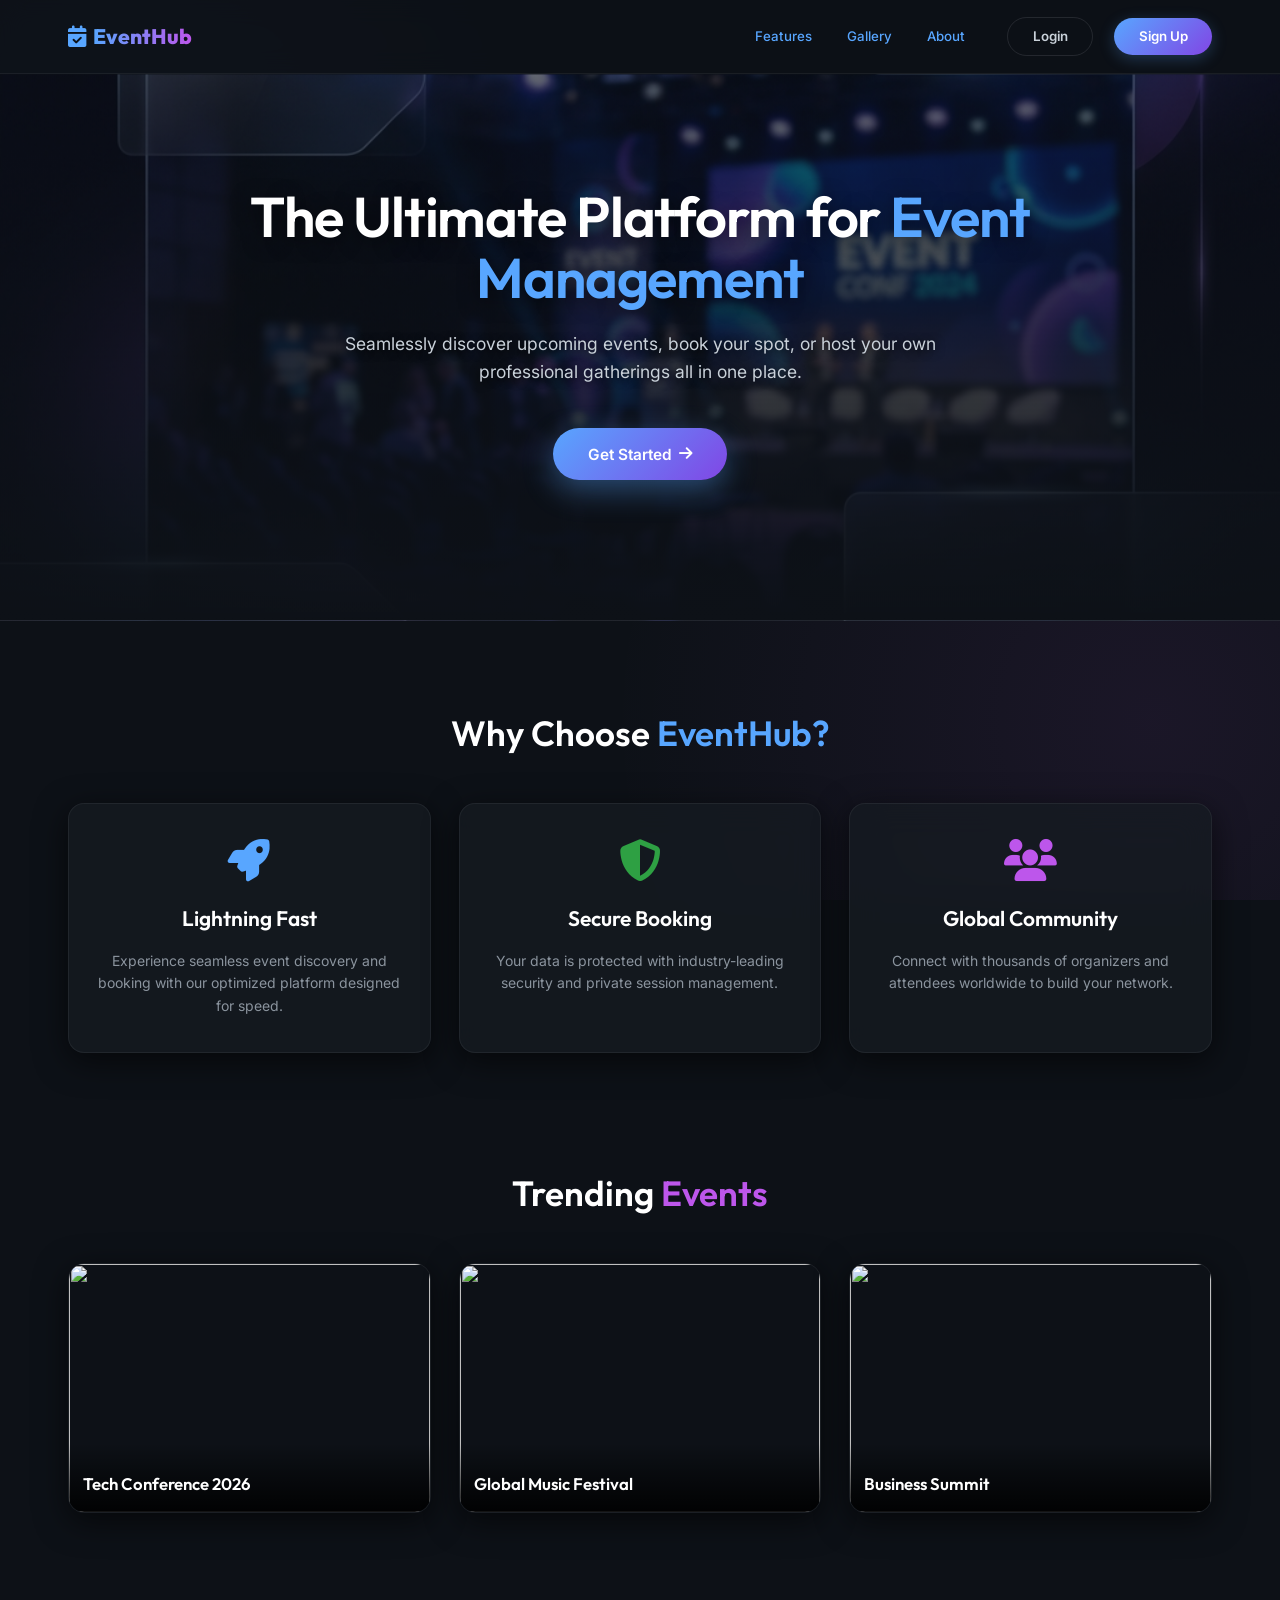
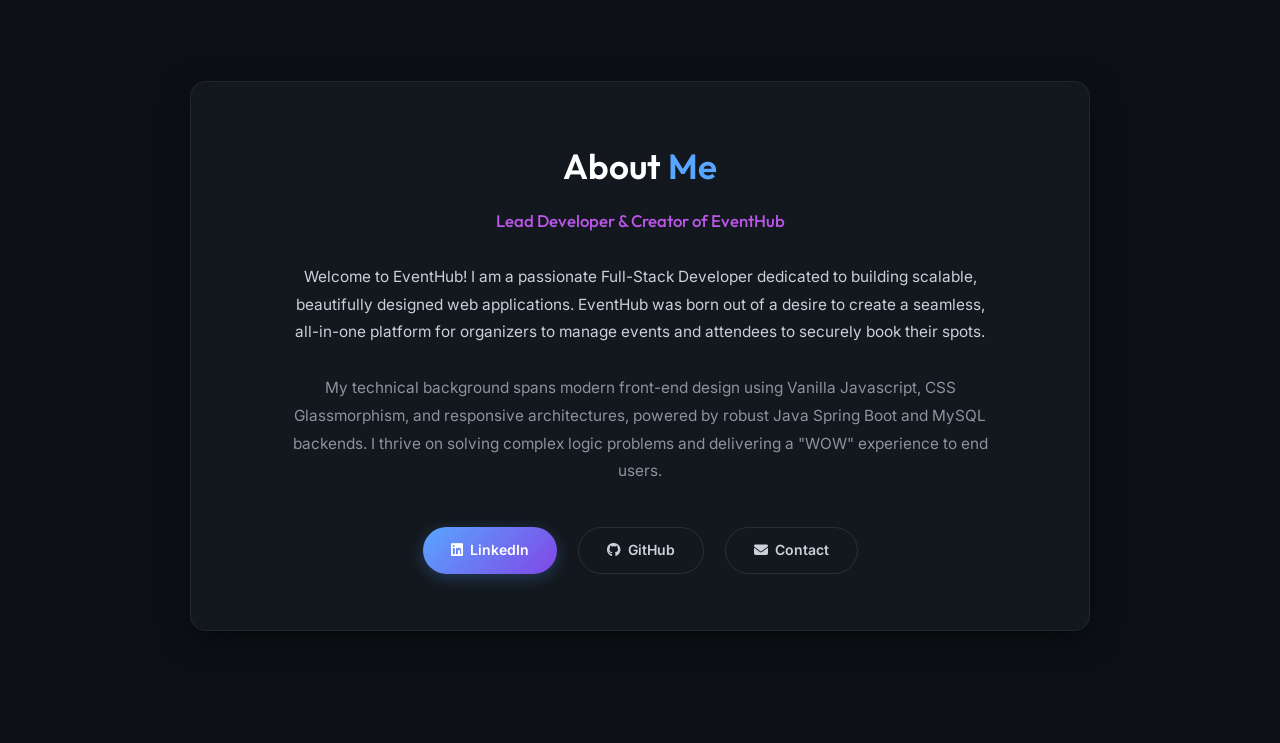
==== index.html @ 70b1a967 "intial commit" ====
<!DOCTYPE html>
<html lang="en">

<head>
    <meta charset="UTF-8">
    <meta name="viewport" content="width=device-width, initial-scale=1.0">
    <title>EventHub | Event Management System</title>
    <meta name="description" content="Discover, organize, and manage professional events with ease.">
    <link rel="stylesheet" href="https://cdnjs.cloudflare.com/ajax/libs/font-awesome/6.4.0/css/all.min.css">
    <link rel="stylesheet" href="css/styles.css">
</head>

<body>

    <!-- Navbar -->
    <nav class="navbar">
        <div class="container">
            <a href="index.html" class="navbar-brand">
                <i class="fas fa-calendar-check" style="color: var(--primary);"></i>
                <span>EventHub</span>
            </a>
            <div class="nav-links">
                <a href="#features" style="margin-right: 1rem; font-weight: 500; font-size: 0.95rem;">Features</a>
                <a href="#gallery" style="margin-right: 1rem; font-weight: 500; font-size: 0.95rem;">Gallery</a>
                <a href="#about" style="margin-right: 1.5rem; font-weight: 500; font-size: 0.95rem;">About</a>
                <button class="btn btn-outline" id="btn-login-modal">Login</button>
                <button class="btn btn-primary" id="btn-register-modal">Sign Up</button>
            </div>
        </div>
    </nav>

    <!-- Hero Section -->
    <section style="width: 100%; background-image: linear-gradient(rgba(13, 17, 23, 0.6), rgba(13, 17, 23, 1)), url('img/hero-bg.png'); background-size: cover; background-position: center; border-bottom: 1px solid var(--border); margin-bottom: 2rem;">
        <main class="container"
            style="display: flex; flex: 1; align-items: center; justify-content: center; text-align: center; padding: 8rem 2rem 10rem 2rem;">
            <div style="max-width: 800px; animation: slideUp 0.8s cubic-bezier(0.16, 1, 0.3, 1);">
                <h1 style="font-size: 4rem; margin-bottom: 1.5rem; line-height: 1.1; letter-spacing: -0.02em; text-shadow: 0 4px 20px rgba(0,0,0,0.5);">
                    The Ultimate Platform for <span style="color: var(--primary);">Event Management</span>
                </h1>
                <p
                    style="font-size: 1.25rem; color: var(--text-main); margin-bottom: 3rem; max-width: 600px; margin-left: auto; margin-right: auto; text-shadow: 0 2px 10px rgba(0,0,0,0.8);">
                    Seamlessly discover upcoming events, book your spot, or host your own professional gatherings all in one
                    place.
                </p>
                <div style="display: flex; gap: 1rem; justify-content: center;">
                    <button class="btn btn-primary" id="hero-btn-explore"
                        style="font-size: 1.1rem; padding: 1.2rem 2.5rem; box-shadow: 0 10px 30px rgba(88, 166, 255, 0.4);">
                        Get Started <i class="fas fa-arrow-right" style="margin-left: 0.5rem;"></i>
                    </button>
                </div>
            </div>
        </main>
    </section>

    <!-- Why Choose Us Section -->
    <section id="features" class="container" style="padding: 4rem 2rem; text-align: center;">
        <h2 style="font-size: 2.5rem; margin-bottom: 3rem;">Why Choose <span style="color: var(--primary);">EventHub?</span></h2>
        <div style="display: grid; grid-template-columns: repeat(auto-fit, minmax(300px, 1fr)); gap: 2rem;">
            <div class="glass-card" style="padding: 2.5rem 2rem;">
                <i class="fas fa-rocket text-muted" style="font-size: 3rem; margin-bottom: 1.5rem; color: var(--primary);"></i>
                <h3 style="font-size: 1.5rem; margin-bottom: 1rem;">Lightning Fast</h3>
                <p style="color: var(--text-muted); font-size: 1rem;">Experience seamless event discovery and booking with our optimized platform designed for speed.</p>
            </div>
            <div class="glass-card" style="padding: 2.5rem 2rem;">
                <i class="fas fa-shield-alt text-muted" style="font-size: 3rem; margin-bottom: 1.5rem; color: var(--accent);"></i>
                <h3 style="font-size: 1.5rem; margin-bottom: 1rem;">Secure Booking</h3>
                <p style="color: var(--text-muted); font-size: 1rem;">Your data is protected with industry-leading security and private session management.</p>
            </div>
            <div class="glass-card" style="padding: 2.5rem 2rem;">
                <i class="fas fa-users text-muted" style="font-size: 3rem; margin-bottom: 1.5rem; color: var(--secondary);"></i>
                <h3 style="font-size: 1.5rem; margin-bottom: 1rem;">Global Community</h3>
                <p style="color: var(--text-muted); font-size: 1rem;">Connect with thousands of organizers and attendees worldwide to build your network.</p>
            </div>
        </div>
    </section>

    <!-- Event Gallery Section -->
    <section id="gallery" class="container" style="padding: 4rem 2rem 8rem 2rem; text-align: center;">
        <h2 style="font-size: 2.5rem; margin-bottom: 3rem;">Trending <span style="color: var(--secondary);">Events</span></h2>
        <div style="display: grid; grid-template-columns: repeat(auto-fit, minmax(300px, 1fr)); gap: 2rem;">
            <div style="border-radius: var(--radius-lg); overflow: hidden; height: 250px; box-shadow: var(--glass-shadow); border: var(--glass-border); position: relative;">
                <img src="https://images.unsplash.com/photo-1540575467063-178a50c2df87?ixlib=rb-4.0.3&auto=format&fit=crop&w=800&q=80" style="width: 100%; height: 100%; object-fit: cover; transition: transform 0.5s ease;" onmouseover="this.style.transform='scale(1.1)'" onmouseout="this.style.transform='scale(1)'">
                <div style="position: absolute; bottom: 0; left: 0; right: 0; background: linear-gradient(transparent, rgba(0,0,0,0.9)); padding: 2rem 1rem 1rem 1rem; text-align: left;">
                    <h4 style="font-size: 1.2rem; color: white;">Tech Conference 2026</h4>
                </div>
            </div>
            <div style="border-radius: var(--radius-lg); overflow: hidden; height: 250px; box-shadow: var(--glass-shadow); border: var(--glass-border); position: relative;">
                <img src="https://images.unsplash.com/photo-1492684223066-81342ee5ff30?ixlib=rb-4.0.3&auto=format&fit=crop&w=800&q=80" style="width: 100%; height: 100%; object-fit: cover; transition: transform 0.5s ease;" onmouseover="this.style.transform='scale(1.1)'" onmouseout="this.style.transform='scale(1)'">
                <div style="position: absolute; bottom: 0; left: 0; right: 0; background: linear-gradient(transparent, rgba(0,0,0,0.9)); padding: 2rem 1rem 1rem 1rem; text-align: left;">
                    <h4 style="font-size: 1.2rem; color: white;">Global Music Festival</h4>
                </div>
            </div>
            <div style="border-radius: var(--radius-lg); overflow: hidden; height: 250px; box-shadow: var(--glass-shadow); border: var(--glass-border); position: relative;">
                <img src="https://images.unsplash.com/photo-1505373877841-8d25f7d46678?ixlib=rb-4.0.3&auto=format&fit=crop&w=800&q=80" style="width: 100%; height: 100%; object-fit: cover; transition: transform 0.5s ease;" onmouseover="this.style.transform='scale(1.1)'" onmouseout="this.style.transform='scale(1)'">
                <div style="position: absolute; bottom: 0; left: 0; right: 0; background: linear-gradient(transparent, rgba(0,0,0,0.9)); padding: 2rem 1rem 1rem 1rem; text-align: left;">
                    <h4 style="font-size: 1.2rem; color: white;">Business Summit</h4>
                </div>
            </div>
        </div>
    </section>

    <!-- About Me Section -->
    <section id="about" class="container" style="padding: 4rem 2rem 8rem 2rem;">
        <div class="glass-card" style="max-width: 900px; margin: 0 auto; padding: 4rem 3rem; text-align: center;">


            <h2 style="font-size: 2.5rem; margin-bottom: 1rem; color: white;">About <span style="color: var(--primary);">Me</span></h2>
            <h3 style="font-size: 1.2rem; color: var(--secondary); margin-bottom: 2rem; font-weight: 500;">Lead Developer & Creator of EventHub</h3>

            <p style="font-size: 1.1rem; color: var(--text-main); line-height: 1.8; margin-bottom: 2rem; max-width: 700px; margin-left: auto; margin-right: auto;">
                Welcome to EventHub! I am a passionate Full-Stack Developer dedicated to building scalable, beautifully designed web applications. EventHub was born out of a desire to create a seamless, all-in-one platform for organizers to manage events and attendees to securely book their spots.
            </p>

            <p style="font-size: 1.1rem; color: var(--text-muted); line-height: 1.8; margin-bottom: 3rem; max-width: 700px; margin-left: auto; margin-right: auto;">
                My technical background spans modern front-end design using Vanilla Javascript, CSS Glassmorphism, and responsive architectures, powered by robust Java Spring Boot and MySQL backends. I thrive on solving complex logic problems and delivering a "WOW" experience to end users.
            </p>

            <div style="display: flex; gap: 1.5rem; justify-content: center;">
                <a href="#" class="btn btn-primary" style="padding: 0.8rem 2rem;"><i class="fab fa-linkedin" style="margin-right: 0.5rem;"></i> LinkedIn</a>
                <a href="#" class="btn btn-outline" style="padding: 0.8rem 2rem;"><i class="fab fa-github" style="margin-right: 0.5rem;"></i> GitHub</a>
                <a href="mailto:contact@example.com" class="btn btn-outline" style="padding: 0.8rem 2rem;"><i class="fas fa-envelope" style="margin-right: 0.5rem;"></i> Contact</a>
            </div>
        </div>
    </section>
    <!-- Auth Modal -->




    <div class="modal" id="auth-modal">
        <div class="modal-content">
            <span class="modal-close" id="modal-close">&times;</span>
            <h2 id="auth-title" class="mb-4 text-center">Welcome Back</h2>

            <form id="auth-form">
                <!-- Registration Specific Fields -->
                <div id="register-fields" style="display: none;">
                    <div class="form-group">
                        <label class="form-label">Full Name</label>
                        <input type="text" id="auth-name" class="form-control" placeholder="John Doe">
                    </div>
                    <div class="form-group">
                        <label class="form-label">Phone Number <span style="color:var(--danger)">*</span></label>
                        <input type="tel" id="auth-phone" class="form-control" placeholder="+1 234 567 8900" required>
                    </div>
                    <div class="form-group">
                        <label class="form-label">Role</label>
                        <select id="auth-role" class="form-control">
                            <option value="USER">User / Attendee</option>
                            <option value="ORGANIZER">Event Organizer</option>
                            <option value="ADMIN">System Administrator</option>
                        </select>
                    </div>
                </div>

                <!-- Common Fields -->
                <div class="form-group">
                    <label class="form-label">Email Address</label>
                    <input type="email" id="auth-email" class="form-control" placeholder="you@example.com" required>
                </div>
                <div class="form-group">
                    <label class="form-label">Password</label>
                    <div style="position: relative;">
                        <input type="password" id="auth-password" class="form-control" placeholder="••••••••" required
                            style="padding-right: 40px;">
                        <i class="fas fa-eye" id="toggle-password"
                            style="position: absolute; right: 15px; top: 50%; transform: translateY(-50%); cursor: pointer; color: var(--text-muted); transition: color 0.3s ease;"></i>
                    </div>
                </div>

                <button type="submit" class="btn btn-primary" style="width: 100%; margin-top: 1rem; padding: 1rem;"
                    id="auth-submit-btn">Login</button>
            </form>

            <p class="text-center mt-4" style="font-size: 0.9rem; color: var(--text-muted);">
                <a href="#" id="auth-forgot-password-link" style="font-weight: 600; color: var(--primary);">Forgot Password?</a>
            </p>
            <p class="text-center mt-2" style="font-size: 0.9rem; color: var(--text-muted);">
                <span id="auth-switch-text">Don't have an account?</span>
                <a href="#" id="auth-switch-link" style="font-weight: 600;">Sign up here</a>
            </p>
        </div>
    </div>

    <!-- Forgot Password Modal -->
    <div class="modal" id="forgot-password-modal">
        <div class="modal-content" style="max-width: 400px;">
            <span class="modal-close" id="forgot-password-close">&times;</span>
            <h2 class="mb-4 text-center">Reset Password</h2>
            <form id="forgot-password-form">
                <div class="form-group">
                    <label class="form-label">Email Address</label>
                    <input type="email" id="fp-email" class="form-control" placeholder="you@example.com" required>
                </div>
                <div class="form-group">
                    <label class="form-label">New Password</label>
                    <input type="password" id="fp-new-password" class="form-control" placeholder="••••••••" required>
                </div>
                <button type="submit" class="btn btn-primary" style="width: 100%; margin-top: 1rem; padding: 1rem;">Reset Password</button>
            </form>
        </div>
    </div>

    <!-- Toast Notifications -->
    <div id="toast-container"></div>

    <script src="js/api.js"></script>
    <script src="js/auth.js"></script>
</body>

</html>
---- css/styles.css ----
@import url('https://fonts.googleapis.com/css2?family=Inter:wght@300;400;500;600;700&family=Outfit:wght@400;600;800&display=swap');

:root {
    /* Color Palette - Vibrant Dark Mode */
    --bg-color: #0d1117;
    --surface-color: rgba(22, 27, 34, 0.75);
    --surface-hover: rgba(33, 38, 45, 0.9);
    --primary: #58a6ff;
    --primary-hover: #3182ce;
    --secondary: #bd56eb;
    --accent: #2ea043;
    --danger: #f85149;
    --text-main: #c9d1d9;
    --text-muted: #8b949e;
    --border: rgba(240, 246, 252, 0.1);

    /* Glassmorphism Details */
    --glass-bg: rgba(255, 255, 255, 0.02);
    --glass-border: 1px solid rgba(240, 246, 252, 0.06);
    --glass-shadow: 0 8px 32px 0 rgba(0, 0, 0, 0.6);

    /* Radii */
    --radius-sm: 6px;
    --radius-md: 10px;
    --radius-lg: 16px;
    --radius-full: 9999px;
    
    --max-width: 1200px;
}

html {
    font-size: 14px; /* Decreased base size to make entire UI slightly smaller */
}

* {
    margin: 0;
    padding: 0;
    box-sizing: border-box;
}

body {
    font-family: 'Inter', sans-serif;
    background-color: var(--bg-color);
    color: var(--text-main);
    line-height: 1.6;
    min-height: 100vh;
    display: flex;
    flex-direction: column;
    /* Soft ambient lighting */
    background-image: 
        radial-gradient(circle at 10% 20%, rgba(88, 166, 255, 0.1), transparent 30%),
        radial-gradient(circle at 90% 80%, rgba(189, 86, 235, 0.08), transparent 40%);
    background-attachment: fixed;
}

/* Custom Scrollbar */
::-webkit-scrollbar {
    width: 10px;
    height: 10px;
}

::-webkit-scrollbar-track {
    background: var(--bg-color);
    border-radius: var(--radius-full);
}

::-webkit-scrollbar-thumb {
    background: var(--primary);
    border-radius: var(--radius-full);
    border: 2px solid var(--bg-color); /* Creates a nice padding effect around the rounded scrollbar */
}

::-webkit-scrollbar-thumb:hover {
    background: var(--primary-hover);
}

h1, h2, h3, h4, h5, h6 {
    font-family: 'Outfit', sans-serif;
    color: #ffffff;
    font-weight: 600;
}

a {
    color: var(--primary);
    text-decoration: none;
    transition: color 0.3s ease;
}
a:hover {
    color: var(--primary-hover);
}

/* Utilities */
.container {
    max-width: var(--max-width);
    margin: 0 auto;
    padding: 0 2rem;
    width: 100%;
}

.text-center { text-align: center; }
.mt-1 { margin-top: 0.5rem; }
.mt-2 { margin-top: 1rem; }
.mt-3 { margin-top: 1.5rem; }
.mt-4 { margin-top: 2rem; }
.mb-2 { margin-bottom: 1rem; }
.mb-4 { margin-bottom: 2rem; }
.flex { display: flex; }
.justify-between { justify-content: space-between; }
.items-center { align-items: center; }
.text-muted { color: var(--text-muted); }

/* Buttons */
.btn {
    display: inline-flex;
    align-items: center;
    justify-content: center;
    padding: 0.75rem 1.75rem;
    border-radius: var(--radius-full);
    font-weight: 600;
    font-family: 'Inter', sans-serif;
    cursor: pointer;
    transition: all 0.25s cubic-bezier(0.4, 0, 0.2, 1);
    border: none;
    outline: none;
    white-space: nowrap;
}

.btn-primary {
    background: linear-gradient(135deg, var(--primary), #8146e5);
    color: white;
    box-shadow: 0 4px 15px rgba(88, 166, 255, 0.25);
}
.btn-primary:hover {
    transform: translateY(-2px);
    box-shadow: 0 6px 20px rgba(88, 166, 255, 0.4);
}

.btn-danger {
    background-color: transparent;
    border: 1px solid var(--danger);
    color: var(--danger);
}
.btn-danger:hover {
    background-color: var(--danger);
    color: white;
    box-shadow: 0 4px 15px rgba(248, 81, 73, 0.3);
}

.btn-success {
    background-color: var(--accent);
    color: white;
    box-shadow: 0 4px 15px rgba(46, 160, 67, 0.3);
}
.btn-success:hover {
    transform: translateY(-2px);
    box-shadow: 0 6px 20px rgba(46, 160, 67, 0.5);
}

.btn-outline {
    background: transparent;
    border: 1px solid var(--border);
    color: var(--text-main);
}
.btn-outline:hover {
    background: var(--glass-bg);
    border-color: var(--primary);
    color: white;
}

/* Forms */
.form-group {
    margin-bottom: 1.5rem;
    text-align: left;
}
.form-label {
    display: block;
    margin-bottom: 0.5rem;
    font-size: 0.85rem;
    color: var(--text-muted);
    font-weight: 500;
    letter-spacing: 0.05em;
    text-transform: uppercase;
}
.form-control {
    width: 100%;
    padding: 0.9rem 1.2rem;
    background: rgba(0, 0, 0, 0.2);
    border: 1px solid var(--border);
    border-radius: var(--radius-md);
    color: white;
    font-family: 'Inter', sans-serif;
    transition: all 0.3s ease;
}
.form-control:focus {
    outline: none;
    border-color: var(--primary);
    box-shadow: 0 0 0 3px rgba(88, 166, 255, 0.15);
}

/* Make calendar icon white in dark mode */
input[type="date"]::-webkit-calendar-picker-indicator,
input[type="datetime-local"]::-webkit-calendar-picker-indicator {
    filter: invert(1);
    cursor: pointer;
}
select.form-control {
    appearance: none;
    cursor: pointer;
    background-image: url("data:image/svg+xml;charset=UTF-8,%3csvg xmlns='http://www.w3.org/2000/svg' viewBox='0 0 24 24' fill='none' stroke='%238b949e' stroke-width='2' stroke-linecap='round' stroke-linejoin='round'%3e%3cpolyline points='6 9 12 15 18 9'%3e%3c/polyline%3e%3c/svg%3e");
    background-repeat: no-repeat;
    background-position: right 1rem center;
    background-size: 1em;
}
select.form-control option {
    background-color: var(--bg-color);
    color: var(--text-main);
}

/* Glassmorphism Cards */
.glass-card {
    background: var(--surface-color);
    backdrop-filter: blur(16px);
    -webkit-backdrop-filter: blur(16px);
    border: var(--glass-border);
    border-radius: var(--radius-lg);
    padding: 2rem;
    box-shadow: var(--glass-shadow);
    transition: transform 0.3s ease, box-shadow 0.3s ease;
}

.dashboard-layout {
    min-height: 100vh;
    background: radial-gradient(circle at top left, rgba(88, 166, 255, 0.12), transparent 18%),
                radial-gradient(circle at bottom right, rgba(189, 86, 235, 0.1), transparent 25%);
}

.main-wrapper {
    min-height: 100vh;
    display: flex;
    flex-direction: column;
}

.sidebar {
    background: rgba(9, 12, 18, 0.95);
    border-right: 1px solid rgba(255, 255, 255, 0.08);
}

.sidebar-link {
    display: flex;
    align-items: center;
    gap: 1rem;
    padding: 0.85rem 1rem;
    color: var(--text-muted);
    border-radius: var(--radius-md);
    transition: all 0.25s ease;
}

.sidebar-link:hover {
    background: rgba(88, 166, 255, 0.08) !important;
    color: white !important;
}

.sidebar-link.active {
    background: rgba(88, 166, 255, 0.14) !important;
    color: var(--primary) !important;
    border-left: 3px solid rgba(88, 166, 255, 0.75);
}

.dashboard-grid {
    display: grid;
    grid-template-columns: repeat(auto-fit, minmax(320px, 1fr));
    gap: 1.75rem;
    margin-top: 2rem;
    align-items: stretch;
}

.event-card {
    display: flex;
    flex-direction: column;
    gap: 1.25rem;
    min-height: 100%;
    transition: transform 0.25s ease, border-color 0.25s ease, box-shadow 0.25s ease;
    border: 1px solid rgba(255, 255, 255, 0.08);
}

.event-card:hover {
    transform: translateY(-4px);
    box-shadow: 0 16px 40px rgba(0, 0, 0, 0.35);
    border-color: rgba(88, 166, 255, 0.2);
}

.event-card-body {
    display: flex;
    flex-direction: column;
    gap: 0.85rem;
}

.event-card-heading {
    display: flex;
    justify-content: space-between;
    align-items: flex-start;
    gap: 1rem;
    flex-wrap: wrap;
}

.event-card-body h4 {
    margin: 0;
    font-size: 1.35rem;
    color: var(--primary);
}

.event-card-description {
    color: var(--text-muted);
    line-height: 1.7;
}

.event-card-meta {
    color: var(--text-muted);
    display: flex;
    align-items: center;
    gap: 0.6rem;
    font-size: 0.95rem;
}

.event-card-body p {
    margin: 0;
    color: var(--text-main);
}

.event-card .event-meta {
    padding-top: 1rem !important;
    margin-top: auto !important;
    display: flex !important;
    justify-content: space-between !important;
    align-items: center !important;
    border-top: 1px solid var(--border) !important;
    gap: 1rem;
    flex-wrap: wrap;
}

.event-card .event-meta > div:first-child {
    display: flex;
    flex-wrap: wrap;
    gap: 0.75rem;
    align-items: center;
}

.event-card .event-actions {
    display: flex;
    flex-wrap: wrap;
    gap: 0.75rem;
    width: 100%;
    margin-top: 0.75rem;
}

.event-card .event-actions .btn {
    flex: 1;
    min-width: 140px;
}

.btn-sm {
    padding: 0.55rem 1rem;
    font-size: 0.9rem;
}

.badge-group {
    display: flex;
    flex-wrap: wrap;
    gap: 0.5rem;
    align-items: center;
}

/* Navbar */
.navbar {
    padding: 1.2rem 0;
    background: rgba(13, 17, 23, 0.8);
    backdrop-filter: blur(12px);
    -webkit-backdrop-filter: blur(12px);
    border-bottom: var(--glass-border);
    position: sticky;
    top: 0;
    z-index: 100;
}
.navbar .container {
    display: flex;
    justify-content: space-between;
    align-items: center;
}
.navbar-brand {
    font-size: 1.5rem;
    font-weight: 800;
    font-family: 'Outfit', sans-serif;
    color: white;
    text-decoration: none;
    display: flex;
    align-items: center;
    gap: 0.5rem;
}
.navbar-brand span {
    background: linear-gradient(to right, var(--primary), var(--secondary));
    -webkit-background-clip: text;
    -webkit-text-fill-color: transparent;
}
.nav-links {
    display: flex;
    gap: 1.5rem;
    align-items: center;
}

/* Modals */
.modal {
    display: none; 
    position: fixed; 
    z-index: 1000; 
    left: 0;
    top: 0;
    width: 100%; 
    height: 100%; 
    background-color: rgba(0,0,0,0.7); 
    backdrop-filter: blur(8px);
    justify-content: center;
    align-items: center;
}
.modal.active {
    display: flex;
    animation: fadeIn 0.3s ease;
}
.modal-content {
    background: var(--bg-color);
    border: 1px solid rgba(88, 166, 255, 0.2);
    border-radius: var(--radius-lg);
    padding: 2.5rem;
    width: 90%;
    max-width: 420px;
    max-height: 90vh;
    overflow-y: auto;
    box-shadow: 0 25px 50px -12px rgba(0,0,0,0.8);
    position: relative;
    animation: slideUp 0.4s cubic-bezier(0.16, 1, 0.3, 1);
}
.modal-close {
    position: absolute;
    top: 1rem;
    right: 1.5rem;
    font-size: 1.8rem;
    color: var(--text-muted);
    cursor: pointer;
    transition: color 0.3s ease;
}
.modal-close:hover {
    color: var(--danger);
}

/* Tables */
.table-container {
    overflow-x: auto;
    width: 100%;
}
table {
    width: 100%;
    table-layout: fixed;
    border-collapse: separate;
    border-spacing: 0;
    margin-top: 1rem;
}
th, td {
    padding: 1rem;
    text-align: left;
    border-bottom: 1px solid var(--border);
}
th {
    font-weight: 600;
    color: var(--text-muted);
    text-transform: uppercase;
    font-size: 0.75rem;
    letter-spacing: 0.1em;
    background: rgba(255, 255, 255, 0.02);
}
tr:hover td {
    background-color: rgba(255, 255, 255, 0.03);
}

/* Animations */
@keyframes fadeIn {
    from { opacity: 0; }
    to { opacity: 1; }
}
@keyframes slideUp {
    from { opacity: 0; transform: translateY(30px); }
    to { opacity: 1; transform: translateY(0); }
}
.fade-in {
    animation: fadeIn 0.5s ease;
}

/* Badges */
.badge {
    padding: 0.3rem 0.8rem;
    border-radius: var(--radius-full);
    font-size: 0.7rem;
    font-weight: 600;
    text-transform: uppercase;
    letter-spacing: 0.05em;
}
.badge-primary { background: rgba(88, 166, 255, 0.15); color: var(--primary); border: 1px solid rgba(88, 166, 255, 0.3); }
.badge-success { background: rgba(46, 160, 67, 0.15); color: var(--accent); border: 1px solid rgba(46, 160, 67, 0.3); }
.badge-danger { background: rgba(248, 81, 73, 0.15); color: var(--danger); border: 1px solid rgba(248, 81, 73, 0.3); }
.badge-warning { background: rgba(245, 158, 11, 0.15); color: #f59e0b; border: 1px solid rgba(245, 158, 11, 0.3); }

/* Dashboard Layout */
.dashboard-grid {
    display: grid;
    grid-template-columns: repeat(auto-fill, minmax(320px, 1fr));
    gap: 2rem;
    margin-top: 2rem;
}
.event-card {
    display: flex;
    flex-direction: column;
    height: 100%;
}
.event-card:hover {
    transform: translateY(-5px);
    box-shadow: 0 12px 40px rgba(0, 0, 0, 0.8);
    border-color: rgba(88, 166, 255, 0.3);
}
.event-card .event-meta {
    margin-top: auto;
    padding-top: 1.5rem;
    border-top: 1px solid var(--border);
    display: flex;
    justify-content: space-between;
    align-items: center;
    font-size: 0.85rem;
    color: var(--text-muted);
}

/* Toasts / Alerts */
#toast-container {
    position: fixed;
    bottom: 2rem;
    right: 2rem;
    z-index: 9999;
    display: flex;
    flex-direction: column;
    gap: 0.8rem;
}
.toast {
    padding: 1.2rem 1.5rem;
    border-radius: var(--radius-md);
    background: var(--surface-color);
    border: 1px solid rgba(255, 255, 255, 0.1);
    backdrop-filter: blur(12px);
    color: white;
    box-shadow: 0 10px 40px rgba(0,0,0,0.5);
    animation: slideUp 0.3s ease;
    display: flex;
    align-items: center;
    justify-content: space-between;
    min-width: 280px;
    font-weight: 500;
}
.toast.error {
    border-left: 4px solid var(--danger);
}
.toast.success {
    border-left: 4px solid var(--accent);
}
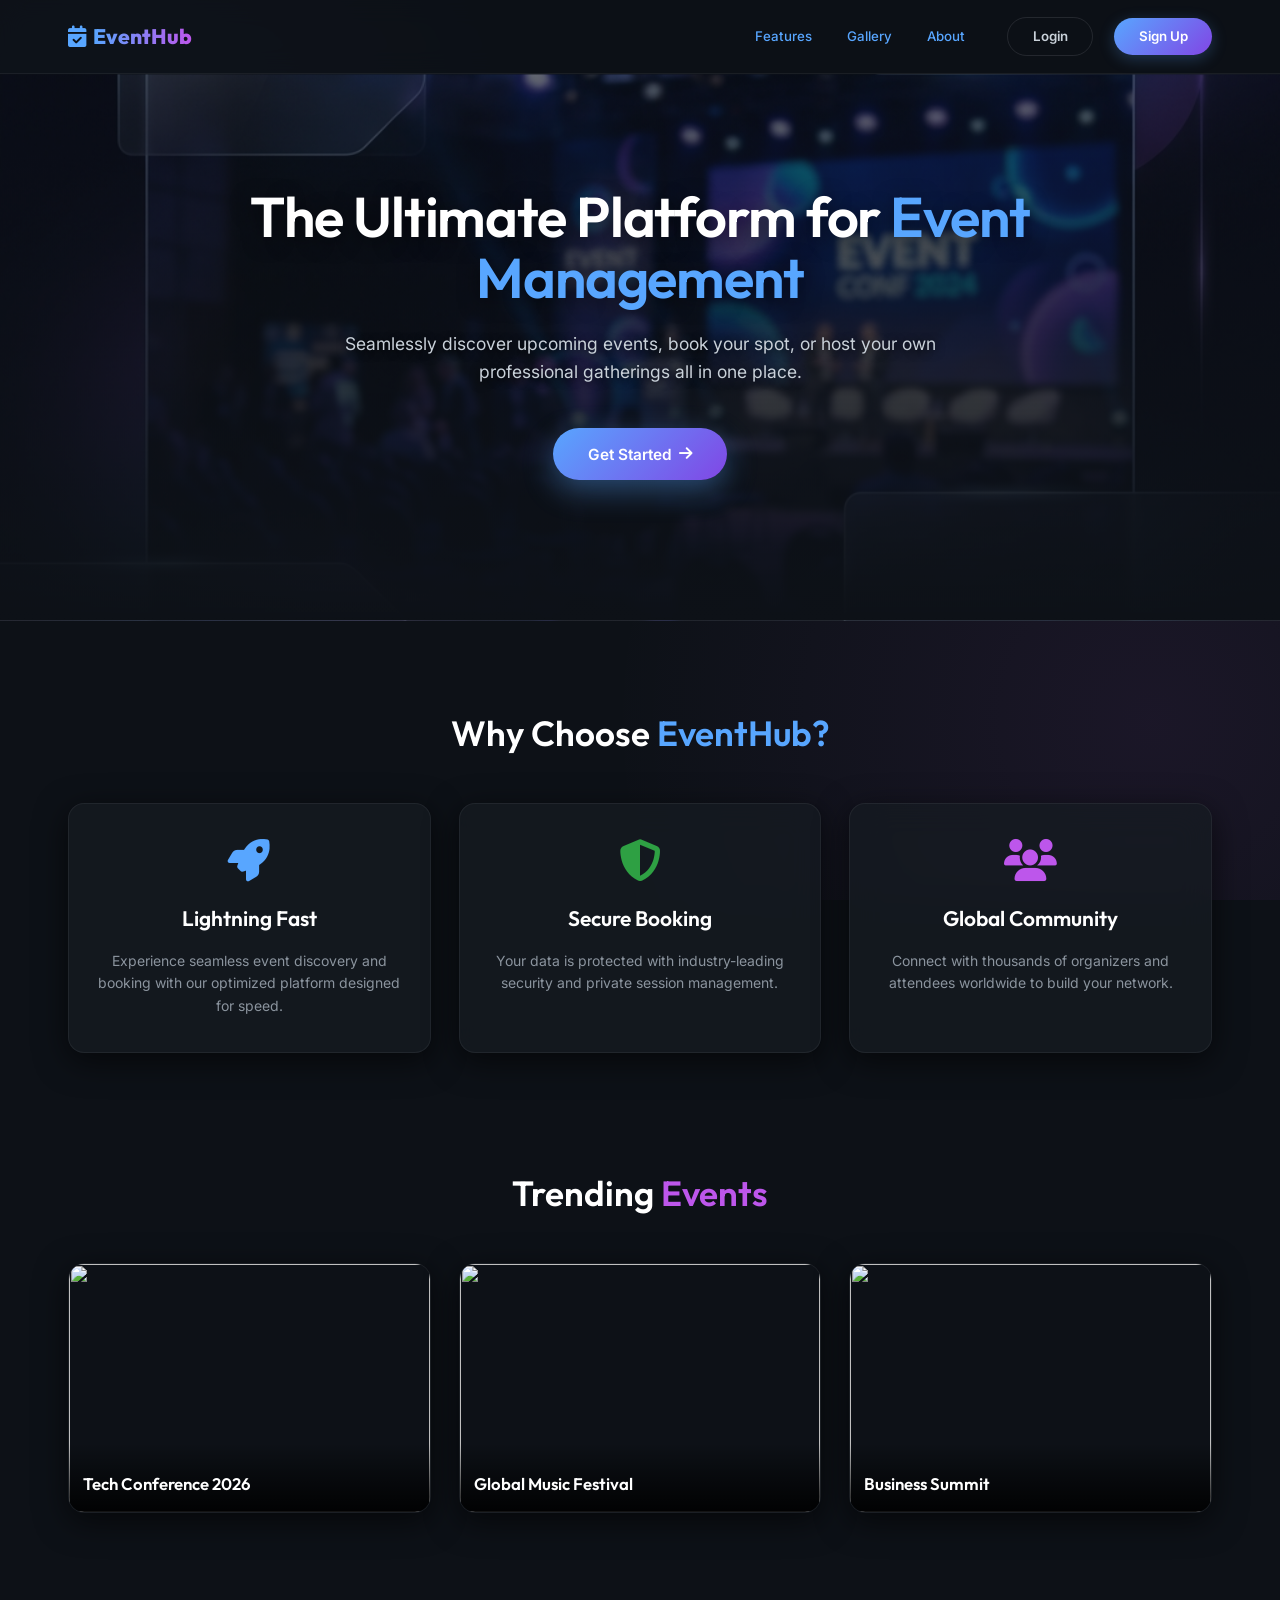
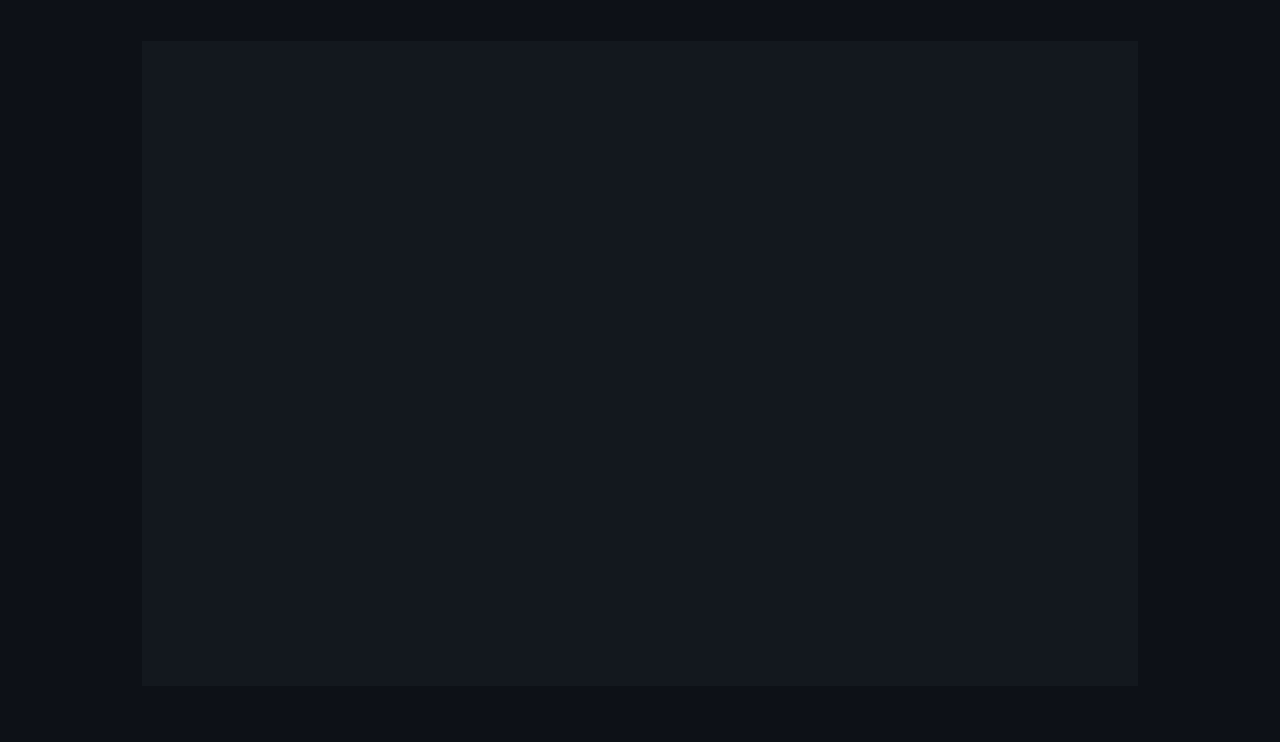
==== commit 2db7a068: "fix it" ====
--- a/index.html
+++ b/index.html
@@ -30,16 +30,19 @@
     </nav>
 
     <!-- Hero Section -->
-    <section style="width: 100%; background-image: linear-gradient(rgba(13, 17, 23, 0.6), rgba(13, 17, 23, 1)), url('img/hero-bg.png'); background-size: cover; background-position: center; border-bottom: 1px solid var(--border); margin-bottom: 2rem;">
+    <section
+        style="width: 100%; background-image: linear-gradient(rgba(13, 17, 23, 0.6), rgba(13, 17, 23, 1)), url('img/hero-bg.png'); background-size: cover; background-position: center; border-bottom: 1px solid var(--border); margin-bottom: 2rem;">
         <main class="container"
             style="display: flex; flex: 1; align-items: center; justify-content: center; text-align: center; padding: 8rem 2rem 10rem 2rem;">
             <div style="max-width: 800px; animation: slideUp 0.8s cubic-bezier(0.16, 1, 0.3, 1);">
-                <h1 style="font-size: 4rem; margin-bottom: 1.5rem; line-height: 1.1; letter-spacing: -0.02em; text-shadow: 0 4px 20px rgba(0,0,0,0.5);">
+                <h1
+                    style="font-size: 4rem; margin-bottom: 1.5rem; line-height: 1.1; letter-spacing: -0.02em; text-shadow: 0 4px 20px rgba(0,0,0,0.5);">
                     The Ultimate Platform for <span style="color: var(--primary);">Event Management</span>
                 </h1>
                 <p
                     style="font-size: 1.25rem; color: var(--text-main); margin-bottom: 3rem; max-width: 600px; margin-left: auto; margin-right: auto; text-shadow: 0 2px 10px rgba(0,0,0,0.8);">
-                    Seamlessly discover upcoming events, book your spot, or host your own professional gatherings all in one
+                    Seamlessly discover upcoming events, book your spot, or host your own professional gatherings all in
+                    one
                     place.
                 </p>
                 <div style="display: flex; gap: 1rem; justify-content: center;">
@@ -54,45 +57,65 @@
 
     <!-- Why Choose Us Section -->
     <section id="features" class="container" style="padding: 4rem 2rem; text-align: center;">
-        <h2 style="font-size: 2.5rem; margin-bottom: 3rem;">Why Choose <span style="color: var(--primary);">EventHub?</span></h2>
+        <h2 style="font-size: 2.5rem; margin-bottom: 3rem;">Why Choose <span
+                style="color: var(--primary);">EventHub?</span></h2>
         <div style="display: grid; grid-template-columns: repeat(auto-fit, minmax(300px, 1fr)); gap: 2rem;">
             <div class="glass-card" style="padding: 2.5rem 2rem;">
-                <i class="fas fa-rocket text-muted" style="font-size: 3rem; margin-bottom: 1.5rem; color: var(--primary);"></i>
+                <i class="fas fa-rocket text-muted"
+                    style="font-size: 3rem; margin-bottom: 1.5rem; color: var(--primary);"></i>
                 <h3 style="font-size: 1.5rem; margin-bottom: 1rem;">Lightning Fast</h3>
-                <p style="color: var(--text-muted); font-size: 1rem;">Experience seamless event discovery and booking with our optimized platform designed for speed.</p>
+                <p style="color: var(--text-muted); font-size: 1rem;">Experience seamless event discovery and booking
+                    with our optimized platform designed for speed.</p>
             </div>
             <div class="glass-card" style="padding: 2.5rem 2rem;">
-                <i class="fas fa-shield-alt text-muted" style="font-size: 3rem; margin-bottom: 1.5rem; color: var(--accent);"></i>
+                <i class="fas fa-shield-alt text-muted"
+                    style="font-size: 3rem; margin-bottom: 1.5rem; color: var(--accent);"></i>
                 <h3 style="font-size: 1.5rem; margin-bottom: 1rem;">Secure Booking</h3>
-                <p style="color: var(--text-muted); font-size: 1rem;">Your data is protected with industry-leading security and private session management.</p>
+                <p style="color: var(--text-muted); font-size: 1rem;">Your data is protected with industry-leading
+                    security and private session management.</p>
             </div>
             <div class="glass-card" style="padding: 2.5rem 2rem;">
-                <i class="fas fa-users text-muted" style="font-size: 3rem; margin-bottom: 1.5rem; color: var(--secondary);"></i>
+                <i class="fas fa-users text-muted"
+                    style="font-size: 3rem; margin-bottom: 1.5rem; color: var(--secondary);"></i>
                 <h3 style="font-size: 1.5rem; margin-bottom: 1rem;">Global Community</h3>
-                <p style="color: var(--text-muted); font-size: 1rem;">Connect with thousands of organizers and attendees worldwide to build your network.</p>
+                <p style="color: var(--text-muted); font-size: 1rem;">Connect with thousands of organizers and attendees
+                    worldwide to build your network.</p>
             </div>
         </div>
     </section>
 
     <!-- Event Gallery Section -->
     <section id="gallery" class="container" style="padding: 4rem 2rem 8rem 2rem; text-align: center;">
-        <h2 style="font-size: 2.5rem; margin-bottom: 3rem;">Trending <span style="color: var(--secondary);">Events</span></h2>
+        <h2 style="font-size: 2.5rem; margin-bottom: 3rem;">Trending <span
+                style="color: var(--secondary);">Events</span></h2>
         <div style="display: grid; grid-template-columns: repeat(auto-fit, minmax(300px, 1fr)); gap: 2rem;">
-            <div style="border-radius: var(--radius-lg); overflow: hidden; height: 250px; box-shadow: var(--glass-shadow); border: var(--glass-border); position: relative;">
-                <img src="https://images.unsplash.com/photo-1540575467063-178a50c2df87?ixlib=rb-4.0.3&auto=format&fit=crop&w=800&q=80" style="width: 100%; height: 100%; object-fit: cover; transition: transform 0.5s ease;" onmouseover="this.style.transform='scale(1.1)'" onmouseout="this.style.transform='scale(1)'">
-                <div style="position: absolute; bottom: 0; left: 0; right: 0; background: linear-gradient(transparent, rgba(0,0,0,0.9)); padding: 2rem 1rem 1rem 1rem; text-align: left;">
+            <div
+                style="border-radius: var(--radius-lg); overflow: hidden; height: 250px; box-shadow: var(--glass-shadow); border: var(--glass-border); position: relative;">
+                <img src="https://images.unsplash.com/photo-1540575467063-178a50c2df87?ixlib=rb-4.0.3&auto=format&fit=crop&w=800&q=80"
+                    style="width: 100%; height: 100%; object-fit: cover; transition: transform 0.5s ease;"
+                    onmouseover="this.style.transform='scale(1.1)'" onmouseout="this.style.transform='scale(1)'">
+                <div
+                    style="position: absolute; bottom: 0; left: 0; right: 0; background: linear-gradient(transparent, rgba(0,0,0,0.9)); padding: 2rem 1rem 1rem 1rem; text-align: left;">
                     <h4 style="font-size: 1.2rem; color: white;">Tech Conference 2026</h4>
                 </div>
             </div>
-            <div style="border-radius: var(--radius-lg); overflow: hidden; height: 250px; box-shadow: var(--glass-shadow); border: var(--glass-border); position: relative;">
-                <img src="https://images.unsplash.com/photo-1492684223066-81342ee5ff30?ixlib=rb-4.0.3&auto=format&fit=crop&w=800&q=80" style="width: 100%; height: 100%; object-fit: cover; transition: transform 0.5s ease;" onmouseover="this.style.transform='scale(1.1)'" onmouseout="this.style.transform='scale(1)'">
-                <div style="position: absolute; bottom: 0; left: 0; right: 0; background: linear-gradient(transparent, rgba(0,0,0,0.9)); padding: 2rem 1rem 1rem 1rem; text-align: left;">
+            <div
+                style="border-radius: var(--radius-lg); overflow: hidden; height: 250px; box-shadow: var(--glass-shadow); border: var(--glass-border); position: relative;">
+                <img src="https://images.unsplash.com/photo-1492684223066-81342ee5ff30?ixlib=rb-4.0.3&auto=format&fit=crop&w=800&q=80"
+                    style="width: 100%; height: 100%; object-fit: cover; transition: transform 0.5s ease;"
+                    onmouseover="this.style.transform='scale(1.1)'" onmouseout="this.style.transform='scale(1)'">
+                <div
+                    style="position: absolute; bottom: 0; left: 0; right: 0; background: linear-gradient(transparent, rgba(0,0,0,0.9)); padding: 2rem 1rem 1rem 1rem; text-align: left;">
                     <h4 style="font-size: 1.2rem; color: white;">Global Music Festival</h4>
                 </div>
             </div>
-            <div style="border-radius: var(--radius-lg); overflow: hidden; height: 250px; box-shadow: var(--glass-shadow); border: var(--glass-border); position: relative;">
-                <img src="https://images.unsplash.com/photo-1505373877841-8d25f7d46678?ixlib=rb-4.0.3&auto=format&fit=crop&w=800&q=80" style="width: 100%; height: 100%; object-fit: cover; transition: transform 0.5s ease;" onmouseover="this.style.transform='scale(1.1)'" onmouseout="this.style.transform='scale(1)'">
-                <div style="position: absolute; bottom: 0; left: 0; right: 0; background: linear-gradient(transparent, rgba(0,0,0,0.9)); padding: 2rem 1rem 1rem 1rem; text-align: left;">
+            <div
+                style="border-radius: var(--radius-lg); overflow: hidden; height: 250px; box-shadow: var(--glass-shadow); border: var(--glass-border); position: relative;">
+                <img src="https://images.unsplash.com/photo-1505373877841-8d25f7d46678?ixlib=rb-4.0.3&auto=format&fit=crop&w=800&q=80"
+                    style="width: 100%; height: 100%; object-fit: cover; transition: transform 0.5s ease;"
+                    onmouseover="this.style.transform='scale(1.1)'" onmouseout="this.style.transform='scale(1)'">
+                <div
+                    style="position: absolute; bottom: 0; left: 0; right: 0; background: linear-gradient(transparent, rgba(0,0,0,0.9)); padding: 2rem 1rem 1rem 1rem; text-align: left;">
                     <h4 style="font-size: 1.2rem; color: white;">Business Summit</h4>
                 </div>
             </div>
@@ -104,21 +127,29 @@
         <div class="glass-card" style="max-width: 900px; margin: 0 auto; padding: 4rem 3rem; text-align: center;">
 
 
-            <h2 style="font-size: 2.5rem; margin-bottom: 1rem; color: white;">About <span style="color: var(--primary);">Me</span></h2>
-            <h3 style="font-size: 1.2rem; color: var(--secondary); margin-bottom: 2rem; font-weight: 500;">Lead Developer & Creator of EventHub</h3>
-
-            <p style="font-size: 1.1rem; color: var(--text-main); line-height: 1.8; margin-bottom: 2rem; max-width: 700px; margin-left: auto; margin-right: auto;">
-                Welcome to EventHub! I am a passionate Full-Stack Developer dedicated to building scalable, beautifully designed web applications. EventHub was born out of a desire to create a seamless, all-in-one platform for organizers to manage events and attendees to securely book their spots.
-            </p>
-
-            <p style="font-size: 1.1rem; color: var(--text-muted); line-height: 1.8; margin-bottom: 3rem; max-width: 700px; margin-left: auto; margin-right: auto;">
-                My technical background spans modern front-end design using Vanilla Javascript, CSS Glassmorphism, and responsive architectures, powered by robust Java Spring Boot and MySQL backends. I thrive on solving complex logic problems and delivering a "WOW" experience to end users.
-            </p>
-
-            <div style="display: flex; gap: 1.5rem; justify-content: center;">
-                <a href="#" class="btn btn-primary" style="padding: 0.8rem 2rem;"><i class="fab fa-linkedin" style="margin-right: 0.5rem;"></i> LinkedIn</a>
-                <a href="#" class="btn btn-outline" style="padding: 0.8rem 2rem;"><i class="fab fa-github" style="margin-right: 0.5rem;"></i> GitHub</a>
-                <a href="mailto:contact@example.com" class="btn btn-outline" style="padding: 0.8rem 2rem;"><i class="fas fa-envelope" style="margin-right: 0.5rem;"></i> Contact</a>
+            <h2 style="font-size: 2.5rem; margin-bottom: 1rem; color: white;">About <span
+                    style="color: var(--primary);">Me</span></h2>
+            <h3 style="font-size: 1.2rem; color: var(--secondary); margin-bottom: 2rem; font-weight: 500;">Lead
+                Developer & Creator of EventHub</h3>
+
+            <p
+                style="font-size: 1.1rem; color: var(--text-main); line-height: 1.8; margin-bottom: 2rem; max-width: 700px; margin-left: auto; margin-right: auto;">
+                Welcome to EventHub! I am a passionate Full-Stack Developer dedicated to building scalable, beautifully
+                designed web applications. EventHub was born out of a desire to create a seamless, all-in-one platform
+                for organizers to manage events and attendees to securely book their spots.
+            </p>
+
+            <p
+                style="font-size: 1.1rem; color: var(--text-muted); line-height: 1.8; margin-bottom: 3rem; max-width: 700px; margin-left: auto; margin-right: auto;">
+                My technical background spans modern front-end design using Vanilla Javascript, CSS Glassmorphism, and
+                responsive architectures, powered by robust Java Spring Boot and MySQL backends. I thrive on solving
+                complex logic problems and delivering a "WOW" experience to end users.
+            </p>
+
+            <div class="about-buttons">
+                <a href="#" class="btn btn-primary"><i class="fab fa-linkedin" style="margin-right: 0.5rem;"></i> LinkedIn</a>
+                <a href="#" class="btn btn-outline"><i class="fab fa-github" style="margin-right: 0.5rem;"></i> GitHub</a>
+                <a href="mailto:contact@example.com" class="btn btn-outline"><i class="fas fa-envelope" style="margin-right: 0.5rem;"></i> Contact</a>
             </div>
         </div>
     </section>
@@ -173,7 +204,8 @@
             </form>
 
             <p class="text-center mt-4" style="font-size: 0.9rem; color: var(--text-muted);">
-                <a href="#" id="auth-forgot-password-link" style="font-weight: 600; color: var(--primary);">Forgot Password?</a>
+                <a href="#" id="auth-forgot-password-link" style="font-weight: 600; color: var(--primary);">Forgot
+                    Password?</a>
             </p>
             <p class="text-center mt-2" style="font-size: 0.9rem; color: var(--text-muted);">
                 <span id="auth-switch-text">Don't have an account?</span>
@@ -196,7 +228,8 @@
                     <label class="form-label">New Password</label>
                     <input type="password" id="fp-new-password" class="form-control" placeholder="••••••••" required>
                 </div>
-                <button type="submit" class="btn btn-primary" style="width: 100%; margin-top: 1rem; padding: 1rem;">Reset Password</button>
+                <button type="submit" class="btn btn-primary"
+                    style="width: 100%; margin-top: 1rem; padding: 1rem;">Reset Password</button>
             </form>
         </div>
     </div>
--- a/css/styles.css
+++ b/css/styles.css
@@ -24,12 +24,13 @@
     --radius-md: 10px;
     --radius-lg: 16px;
     --radius-full: 9999px;
-    
+
     --max-width: 1200px;
 }
 
 html {
-    font-size: 14px; /* Decreased base size to make entire UI slightly smaller */
+    font-size: 14px;
+    /* Decreased base size to make entire UI slightly smaller */
 }
 
 * {
@@ -47,7 +48,7 @@
     display: flex;
     flex-direction: column;
     /* Soft ambient lighting */
-    background-image: 
+    background-image:
         radial-gradient(circle at 10% 20%, rgba(88, 166, 255, 0.1), transparent 30%),
         radial-gradient(circle at 90% 80%, rgba(189, 86, 235, 0.08), transparent 40%);
     background-attachment: fixed;
@@ -67,14 +68,20 @@
 ::-webkit-scrollbar-thumb {
     background: var(--primary);
     border-radius: var(--radius-full);
-    border: 2px solid var(--bg-color); /* Creates a nice padding effect around the rounded scrollbar */
+    border: 2px solid var(--bg-color);
+    /* Creates a nice padding effect around the rounded scrollbar */
 }
 
 ::-webkit-scrollbar-thumb:hover {
     background: var(--primary-hover);
 }
 
-h1, h2, h3, h4, h5, h6 {
+h1,
+h2,
+h3,
+h4,
+h5,
+h6 {
     font-family: 'Outfit', sans-serif;
     color: #ffffff;
     font-weight: 600;
@@ -85,6 +92,7 @@
     text-decoration: none;
     transition: color 0.3s ease;
 }
+
 a:hover {
     color: var(--primary-hover);
 }
@@ -97,17 +105,49 @@
     width: 100%;
 }
 
-.text-center { text-align: center; }
-.mt-1 { margin-top: 0.5rem; }
-.mt-2 { margin-top: 1rem; }
-.mt-3 { margin-top: 1.5rem; }
-.mt-4 { margin-top: 2rem; }
-.mb-2 { margin-bottom: 1rem; }
-.mb-4 { margin-bottom: 2rem; }
-.flex { display: flex; }
-.justify-between { justify-content: space-between; }
-.items-center { align-items: center; }
-.text-muted { color: var(--text-muted); }
+.text-center {
+    text-align: center;
+}
+
+.mt-1 {
+    margin-top: 0.5rem;
+}
+
+.mt-2 {
+    margin-top: 1rem;
+}
+
+.mt-3 {
+    margin-top: 1.5rem;
+}
+
+.mt-4 {
+    margin-top: 2rem;
+}
+
+.mb-2 {
+    margin-bottom: 1rem;
+}
+
+.mb-4 {
+    margin-bottom: 2rem;
+}
+
+.flex {
+    display: flex;
+}
+
+.justify-between {
+    justify-content: space-between;
+}
+
+.items-center {
+    align-items: center;
+}
+
+.text-muted {
+    color: var(--text-muted);
+}
 
 /* Buttons */
 .btn {
@@ -130,6 +170,7 @@
     color: white;
     box-shadow: 0 4px 15px rgba(88, 166, 255, 0.25);
 }
+
 .btn-primary:hover {
     transform: translateY(-2px);
     box-shadow: 0 6px 20px rgba(88, 166, 255, 0.4);
@@ -140,6 +181,7 @@
     border: 1px solid var(--danger);
     color: var(--danger);
 }
+
 .btn-danger:hover {
     background-color: var(--danger);
     color: white;
@@ -151,6 +193,7 @@
     color: white;
     box-shadow: 0 4px 15px rgba(46, 160, 67, 0.3);
 }
+
 .btn-success:hover {
     transform: translateY(-2px);
     box-shadow: 0 6px 20px rgba(46, 160, 67, 0.5);
@@ -161,6 +204,7 @@
     border: 1px solid var(--border);
     color: var(--text-main);
 }
+
 .btn-outline:hover {
     background: var(--glass-bg);
     border-color: var(--primary);
@@ -172,6 +216,7 @@
     margin-bottom: 1.5rem;
     text-align: left;
 }
+
 .form-label {
     display: block;
     margin-bottom: 0.5rem;
@@ -181,6 +226,7 @@
     letter-spacing: 0.05em;
     text-transform: uppercase;
 }
+
 .form-control {
     width: 100%;
     padding: 0.9rem 1.2rem;
@@ -191,6 +237,7 @@
     font-family: 'Inter', sans-serif;
     transition: all 0.3s ease;
 }
+
 .form-control:focus {
     outline: none;
     border-color: var(--primary);
@@ -203,6 +250,7 @@
     filter: invert(1);
     cursor: pointer;
 }
+
 select.form-control {
     appearance: none;
     cursor: pointer;
@@ -211,6 +259,7 @@
     background-position: right 1rem center;
     background-size: 1em;
 }
+
 select.form-control option {
     background-color: var(--bg-color);
     color: var(--text-main);
@@ -231,7 +280,7 @@
 .dashboard-layout {
     min-height: 100vh;
     background: radial-gradient(circle at top left, rgba(88, 166, 255, 0.12), transparent 18%),
-                radial-gradient(circle at bottom right, rgba(189, 86, 235, 0.1), transparent 25%);
+        radial-gradient(circle at bottom right, rgba(189, 86, 235, 0.1), transparent 25%);
 }
 
 .main-wrapper {
@@ -338,7 +387,7 @@
     flex-wrap: wrap;
 }
 
-.event-card .event-meta > div:first-child {
+.event-card .event-meta>div:first-child {
     display: flex;
     flex-wrap: wrap;
     gap: 0.75rem;
@@ -381,11 +430,13 @@
     top: 0;
     z-index: 100;
 }
+
 .navbar .container {
     display: flex;
     justify-content: space-between;
     align-items: center;
 }
+
 .navbar-brand {
     font-size: 1.5rem;
     font-weight: 800;
@@ -396,11 +447,13 @@
     align-items: center;
     gap: 0.5rem;
 }
+
 .navbar-brand span {
     background: linear-gradient(to right, var(--primary), var(--secondary));
     -webkit-background-clip: text;
     -webkit-text-fill-color: transparent;
 }
+
 .nav-links {
     display: flex;
     gap: 1.5rem;
@@ -409,22 +462,24 @@
 
 /* Modals */
 .modal {
-    display: none; 
-    position: fixed; 
-    z-index: 1000; 
+    display: none;
+    position: fixed;
+    z-index: 1000;
     left: 0;
     top: 0;
-    width: 100%; 
-    height: 100%; 
-    background-color: rgba(0,0,0,0.7); 
+    width: 100%;
+    height: 100%;
+    background-color: rgba(0, 0, 0, 0.7);
     backdrop-filter: blur(8px);
     justify-content: center;
     align-items: center;
 }
+
 .modal.active {
     display: flex;
     animation: fadeIn 0.3s ease;
 }
+
 .modal-content {
     background: var(--bg-color);
     border: 1px solid rgba(88, 166, 255, 0.2);
@@ -434,10 +489,11 @@
     max-width: 420px;
     max-height: 90vh;
     overflow-y: auto;
-    box-shadow: 0 25px 50px -12px rgba(0,0,0,0.8);
+    box-shadow: 0 25px 50px -12px rgba(0, 0, 0, 0.8);
     position: relative;
     animation: slideUp 0.4s cubic-bezier(0.16, 1, 0.3, 1);
 }
+
 .modal-close {
     position: absolute;
     top: 1rem;
@@ -447,6 +503,7 @@
     cursor: pointer;
     transition: color 0.3s ease;
 }
+
 .modal-close:hover {
     color: var(--danger);
 }
@@ -456,6 +513,7 @@
     overflow-x: auto;
     width: 100%;
 }
+
 table {
     width: 100%;
     table-layout: fixed;
@@ -463,11 +521,14 @@
     border-spacing: 0;
     margin-top: 1rem;
 }
-th, td {
+
+th,
+td {
     padding: 1rem;
     text-align: left;
     border-bottom: 1px solid var(--border);
 }
+
 th {
     font-weight: 600;
     color: var(--text-muted);
@@ -476,19 +537,34 @@
     letter-spacing: 0.1em;
     background: rgba(255, 255, 255, 0.02);
 }
+
 tr:hover td {
     background-color: rgba(255, 255, 255, 0.03);
 }
 
 /* Animations */
 @keyframes fadeIn {
-    from { opacity: 0; }
-    to { opacity: 1; }
-}
+    from {
+        opacity: 0;
+    }
+
+    to {
+        opacity: 1;
+    }
+}
+
 @keyframes slideUp {
-    from { opacity: 0; transform: translateY(30px); }
-    to { opacity: 1; transform: translateY(0); }
-}
+    from {
+        opacity: 0;
+        transform: translateY(30px);
+    }
+
+    to {
+        opacity: 1;
+        transform: translateY(0);
+    }
+}
+
 .fade-in {
     animation: fadeIn 0.5s ease;
 }
@@ -502,10 +578,30 @@
     text-transform: uppercase;
     letter-spacing: 0.05em;
 }
-.badge-primary { background: rgba(88, 166, 255, 0.15); color: var(--primary); border: 1px solid rgba(88, 166, 255, 0.3); }
-.badge-success { background: rgba(46, 160, 67, 0.15); color: var(--accent); border: 1px solid rgba(46, 160, 67, 0.3); }
-.badge-danger { background: rgba(248, 81, 73, 0.15); color: var(--danger); border: 1px solid rgba(248, 81, 73, 0.3); }
-.badge-warning { background: rgba(245, 158, 11, 0.15); color: #f59e0b; border: 1px solid rgba(245, 158, 11, 0.3); }
+
+.badge-primary {
+    background: rgba(88, 166, 255, 0.15);
+    color: var(--primary);
+    border: 1px solid rgba(88, 166, 255, 0.3);
+}
+
+.badge-success {
+    background: rgba(46, 160, 67, 0.15);
+    color: var(--accent);
+    border: 1px solid rgba(46, 160, 67, 0.3);
+}
+
+.badge-danger {
+    background: rgba(248, 81, 73, 0.15);
+    color: var(--danger);
+    border: 1px solid rgba(248, 81, 73, 0.3);
+}
+
+.badge-warning {
+    background: rgba(245, 158, 11, 0.15);
+    color: #f59e0b;
+    border: 1px solid rgba(245, 158, 11, 0.3);
+}
 
 /* Dashboard Layout */
 .dashboard-grid {
@@ -514,16 +610,19 @@
     gap: 2rem;
     margin-top: 2rem;
 }
+
 .event-card {
     display: flex;
     flex-direction: column;
     height: 100%;
 }
+
 .event-card:hover {
     transform: translateY(-5px);
     box-shadow: 0 12px 40px rgba(0, 0, 0, 0.8);
     border-color: rgba(88, 166, 255, 0.3);
 }
+
 .event-card .event-meta {
     margin-top: auto;
     padding-top: 1.5rem;
@@ -545,6 +644,7 @@
     flex-direction: column;
     gap: 0.8rem;
 }
+
 .toast {
     padding: 1.2rem 1.5rem;
     border-radius: var(--radius-md);
@@ -552,7 +652,7 @@
     border: 1px solid rgba(255, 255, 255, 0.1);
     backdrop-filter: blur(12px);
     color: white;
-    box-shadow: 0 10px 40px rgba(0,0,0,0.5);
+    box-shadow: 0 10px 40px rgba(0, 0, 0, 0.5);
     animation: slideUp 0.3s ease;
     display: flex;
     align-items: center;
@@ -560,9 +660,182 @@
     min-width: 280px;
     font-weight: 500;
 }
+
 .toast.error {
     border-left: 4px solid var(--danger);
 }
+
 .toast.success {
     border-left: 4px solid var(--accent);
 }
+
+/* Footer Styles */
+.footer {
+    background: rgba(9, 12, 18, 0.95);
+    border-top: 1px solid var(--border);
+    padding: 4rem 0 2rem 0;
+    margin-top: auto;
+}
+
+.footer-grid {
+    display: grid;
+    grid-template-columns: 2fr 1fr 1fr;
+    gap: 3rem;
+    margin-bottom: 3rem;
+}
+
+.footer-brand p {
+    max-width: 320px;
+}
+
+.footer-links {
+    display: flex;
+    flex-direction: column;
+    gap: 0.75rem;
+}
+
+.footer-links a {
+    color: var(--text-muted);
+    font-size: 0.9rem;
+    transition: color 0.2s ease;
+}
+
+.footer-links a:hover {
+    color: var(--primary);
+}
+
+.social-icon {
+    width: 36px;
+    height: 36px;
+    border-radius: 50%;
+    background: rgba(255, 255, 255, 0.03);
+    border: 1px solid var(--border);
+    display: inline-flex;
+    align-items: center;
+    justify-content: center;
+    color: var(--text-muted);
+    font-size: 1rem;
+    transition: all 0.25s ease;
+}
+
+.social-icon:hover {
+    background: rgba(88, 166, 255, 0.1);
+    color: var(--primary);
+    border-color: var(--primary);
+    transform: translateY(-2px);
+}
+
+.footer-bottom {
+    border-top: 1px solid var(--border);
+    padding-top: 2rem;
+    text-align: center;
+    font-size: 0.85rem;
+    color: var(--text-muted);
+}
+
+/* About Buttons Style */
+.about-buttons {
+    display: flex;
+    gap: 1.5rem;
+    justify-content: center;
+    margin-top: 2rem;
+}
+
+.about-buttons .btn {
+    padding: 0.8rem 2.2rem;
+    font-size: 0.95rem;
+}
+
+/* Responsive Styles (Mobile & Tablets) */
+@media (max-width: 768px) {
+    .container {
+        padding: 0 1.25rem;
+    }
+
+    /* Navbar Responsiveness */
+    .navbar {
+        padding: 1rem 0;
+    }
+    
+    .navbar .container {
+        flex-direction: column;
+        gap: 1.25rem;
+    }
+    
+    .nav-links {
+        flex-direction: row;
+        flex-wrap: wrap;
+        justify-content: center;
+        gap: 1rem;
+        width: 100%;
+    }
+    
+    .nav-links a {
+        margin: 0 !important; /* Reset inline margins */
+    }
+    
+    .nav-links .btn {
+        padding: 0.6rem 1.2rem;
+        font-size: 0.9rem;
+    }
+
+    /* Hero Responsive scaling */
+    section h1 {
+        font-size: 2.5rem !important;
+        line-height: 1.2 !important;
+    }
+    
+    section p {
+        font-size: 1.05rem !important;
+        margin-bottom: 2rem !important;
+    }
+    
+    section main {
+        padding: 5rem 1rem 6rem 1rem !important;
+    }
+
+    /* Footer Responsiveness */
+    .footer {
+        padding: 3rem 0 1.5rem 0;
+    }
+    
+    .footer-grid {
+        grid-template-columns: 1fr;
+        gap: 2rem;
+        text-align: center;
+    }
+    
+    .footer-brand p {
+        max-width: 100%;
+        margin-left: auto;
+        margin-right: auto;
+    }
+    
+    .footer-social div {
+        justify-content: center;
+    }
+
+    /* About Buttons Mobile */
+    .about-buttons {
+        flex-direction: column;
+        gap: 1rem;
+        width: 100%;
+        align-items: center;
+    }
+
+    .about-buttons .btn {
+        width: 100%;
+        max-width: 280px;
+    }
+
+    /* Modals */
+    .modal-content {
+        padding: 1.75rem;
+        width: 95%;
+    }
+
+    /* About Section */
+    #about .glass-card {
+        padding: 2.5rem 1.5rem;
+    }
+}
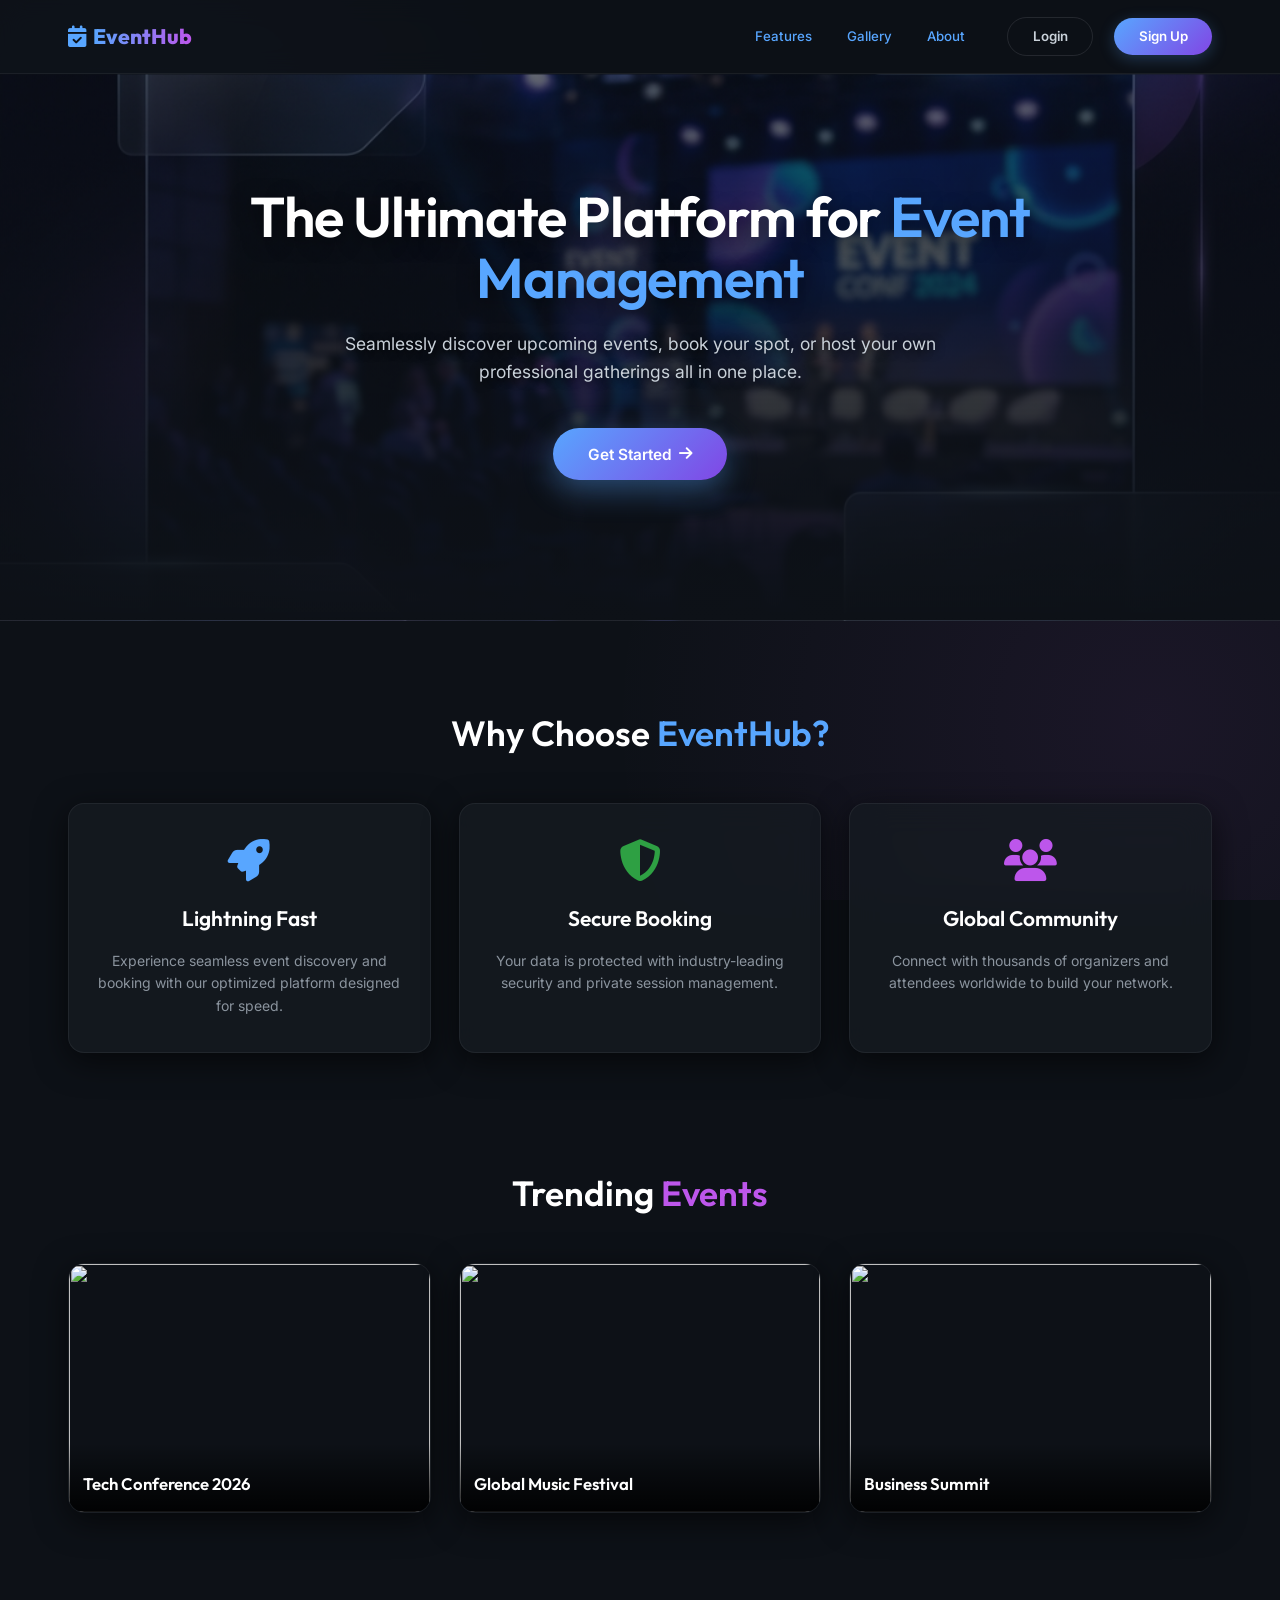
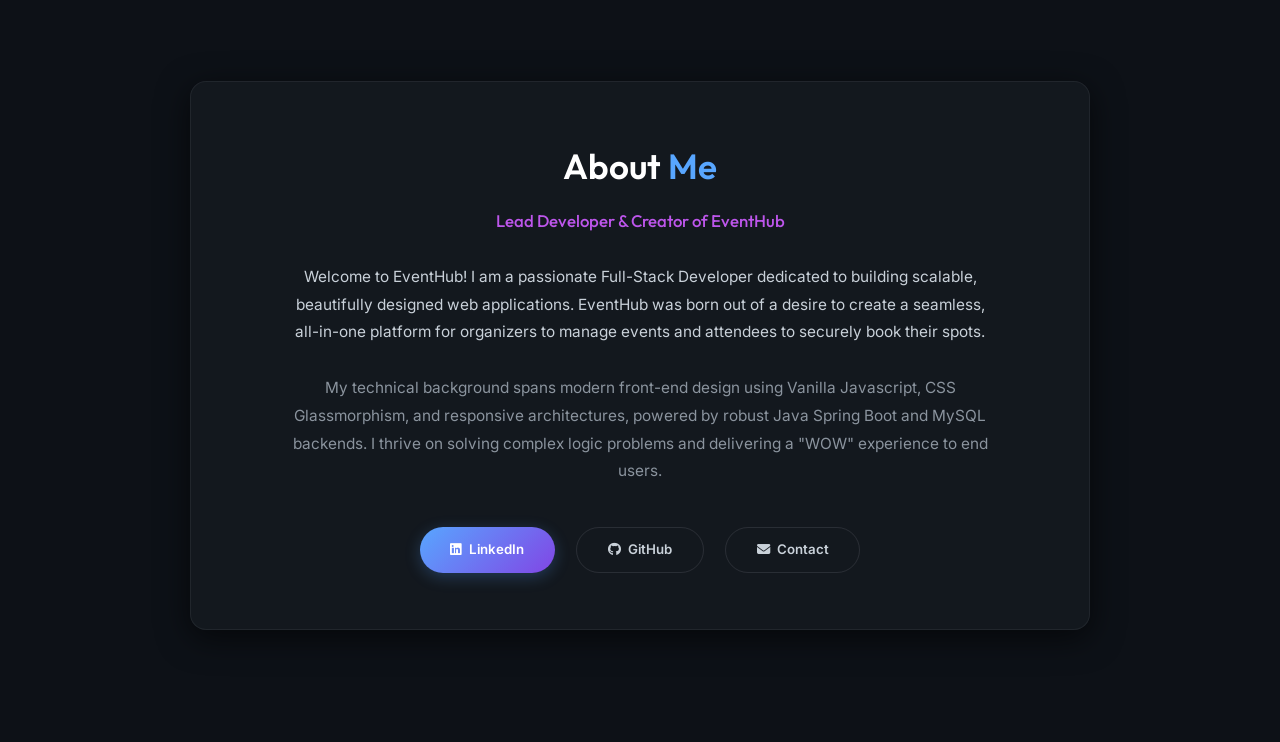
==== commit 40547e8a: "Update LinkedIn and GitHub profile links in About Me" ====
--- a/index.html
+++ b/index.html
@@ -147,8 +147,8 @@
             </p>
 
             <div class="about-buttons">
-                <a href="#" class="btn btn-primary"><i class="fab fa-linkedin" style="margin-right: 0.5rem;"></i> LinkedIn</a>
-                <a href="#" class="btn btn-outline"><i class="fab fa-github" style="margin-right: 0.5rem;"></i> GitHub</a>
+                <a href="https://www.linkedin.com/in/preeti-singh-a3a07a3a5?utm_source=share_via&utm_content=profile&utm_medium=member_android" target="_blank" rel="noopener noreferrer" class="btn btn-primary"><i class="fab fa-linkedin" style="margin-right: 0.5rem;"></i> LinkedIn</a>
+                <a href="https://github.com/preeti-techcraft" target="_blank" rel="noopener noreferrer" class="btn btn-outline"><i class="fab fa-github" style="margin-right: 0.5rem;"></i> GitHub</a>
                 <a href="mailto:contact@example.com" class="btn btn-outline"><i class="fas fa-envelope" style="margin-right: 0.5rem;"></i> Contact</a>
             </div>
         </div>
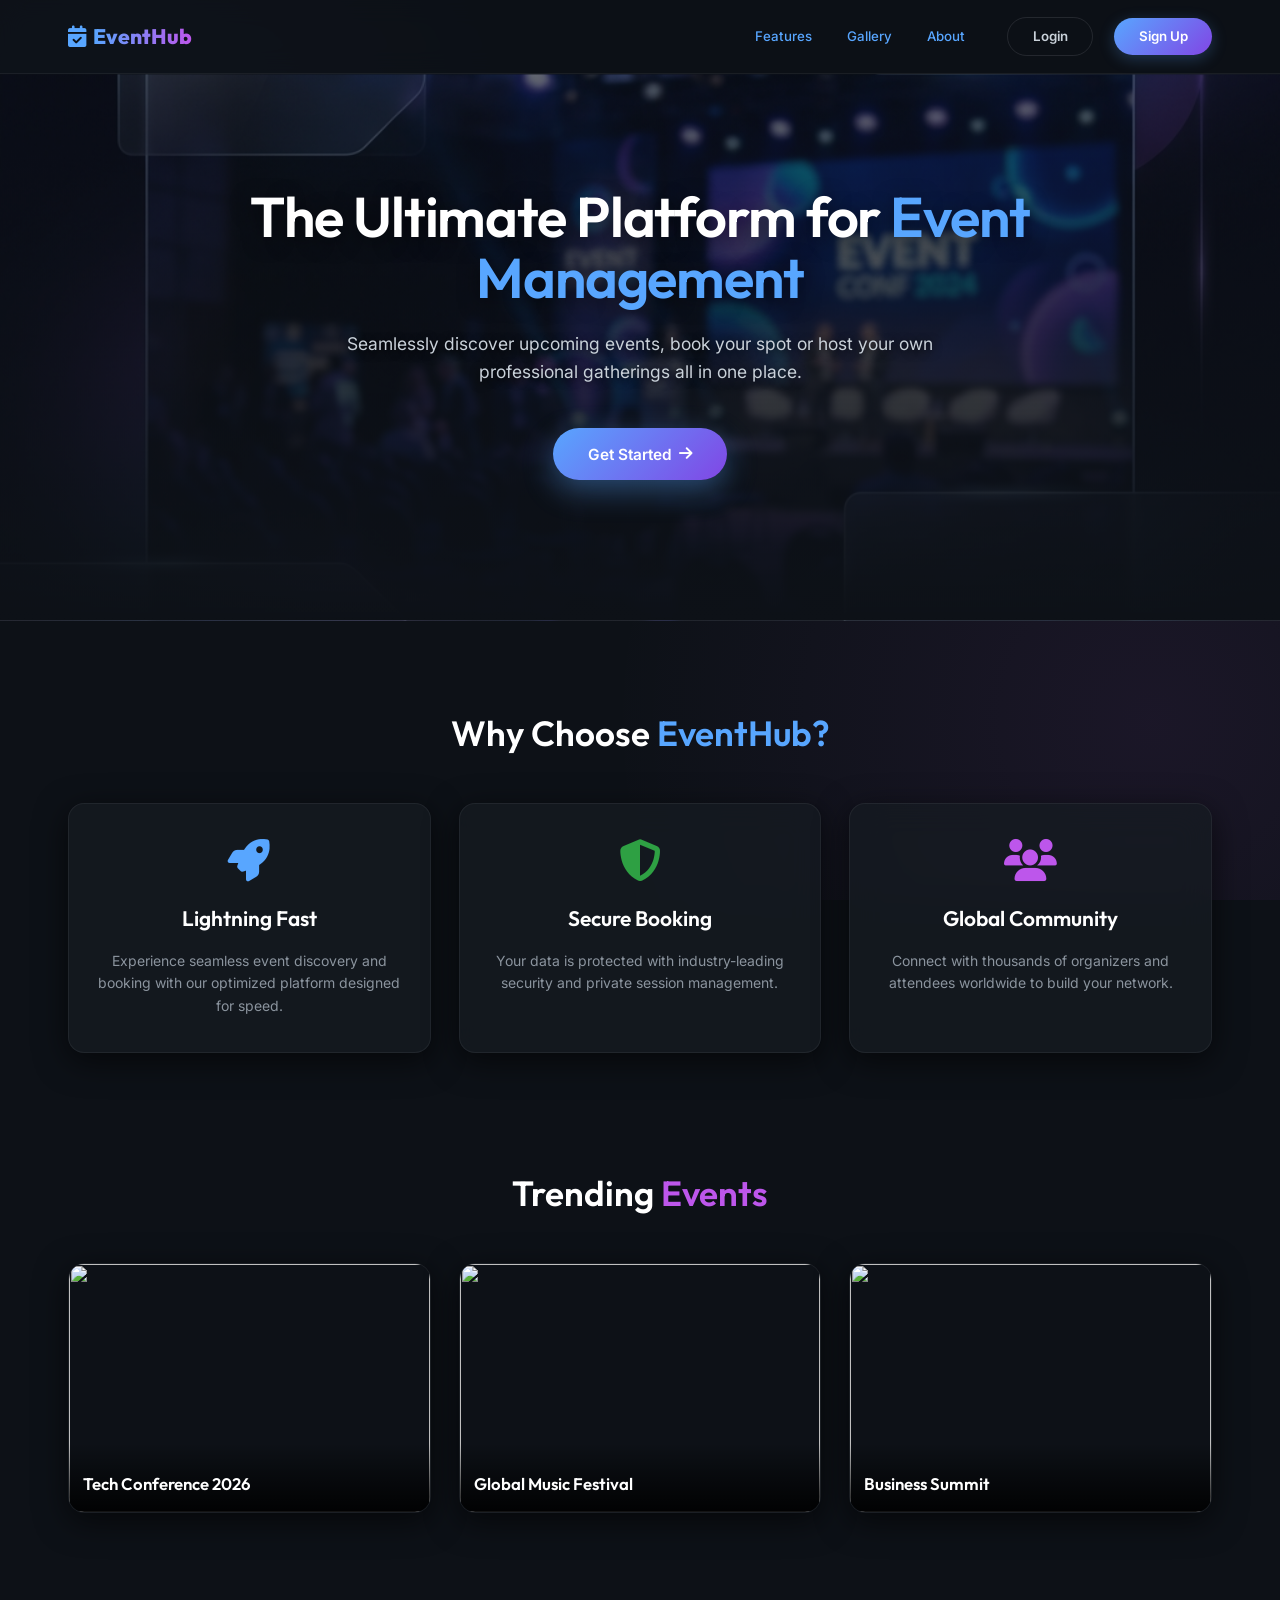
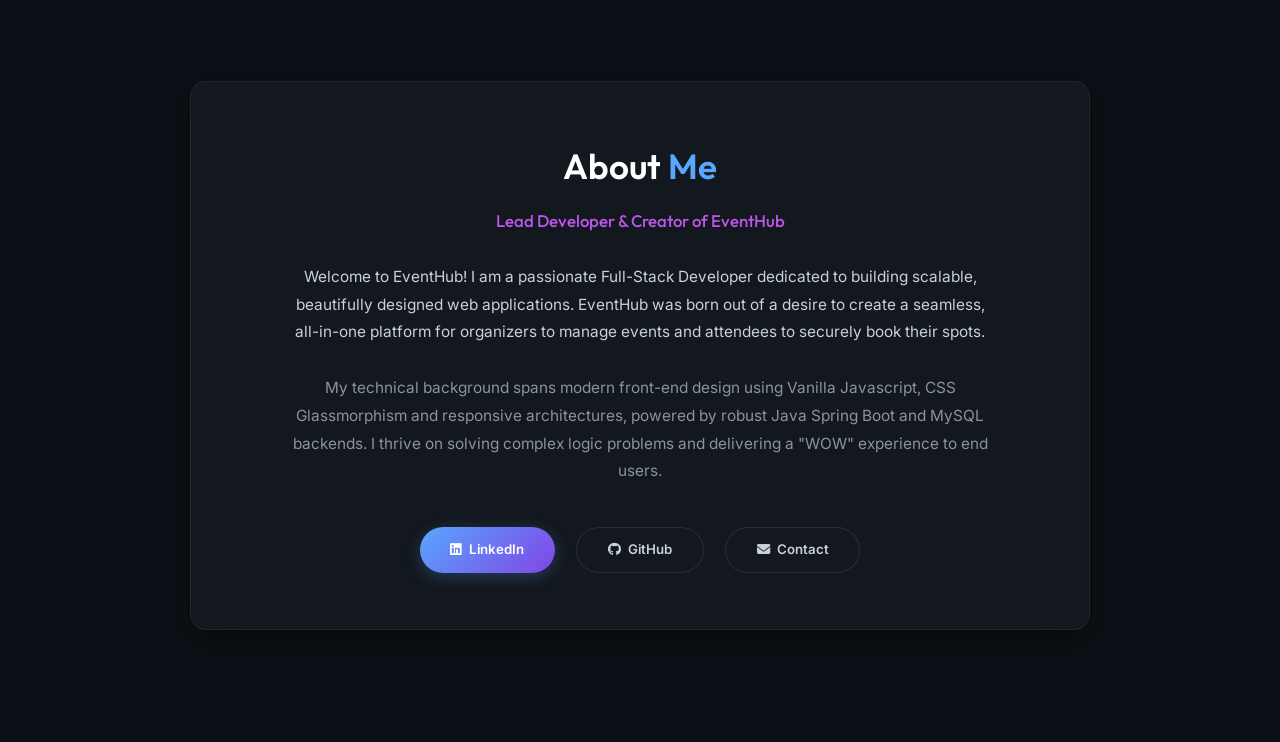
==== commit 063361cd: "feat: update placeholders and text in index.html" ====
--- a/index.html
+++ b/index.html
@@ -41,7 +41,7 @@
                 </h1>
                 <p
                     style="font-size: 1.25rem; color: var(--text-main); margin-bottom: 3rem; max-width: 600px; margin-left: auto; margin-right: auto; text-shadow: 0 2px 10px rgba(0,0,0,0.8);">
-                    Seamlessly discover upcoming events, book your spot, or host your own professional gatherings all in
+                    Seamlessly discover upcoming events, book your spot or host your own professional gatherings all in
                     one
                     place.
                 </p>
@@ -141,7 +141,7 @@
 
             <p
                 style="font-size: 1.1rem; color: var(--text-muted); line-height: 1.8; margin-bottom: 3rem; max-width: 700px; margin-left: auto; margin-right: auto;">
-                My technical background spans modern front-end design using Vanilla Javascript, CSS Glassmorphism, and
+                My technical background spans modern front-end design using Vanilla Javascript, CSS Glassmorphism and
                 responsive architectures, powered by robust Java Spring Boot and MySQL backends. I thrive on solving
                 complex logic problems and delivering a "WOW" experience to end users.
             </p>
@@ -168,11 +168,11 @@
                 <div id="register-fields" style="display: none;">
                     <div class="form-group">
                         <label class="form-label">Full Name</label>
-                        <input type="text" id="auth-name" class="form-control" placeholder="John Doe">
+                        <input type="text" id="auth-name" class="form-control" placeholder="Enter your full name" required>
                     </div>
                     <div class="form-group">
                         <label class="form-label">Phone Number <span style="color:var(--danger)">*</span></label>
-                        <input type="tel" id="auth-phone" class="form-control" placeholder="+1 234 567 8900" required>
+                        <input type="tel" id="auth-phone" class="form-control" placeholder="+91" required>
                     </div>
                     <div class="form-group">
                         <label class="form-label">Role</label>
@@ -187,12 +187,12 @@
                 <!-- Common Fields -->
                 <div class="form-group">
                     <label class="form-label">Email Address</label>
-                    <input type="email" id="auth-email" class="form-control" placeholder="you@example.com" required>
+                    <input type="email" id="auth-email" class="form-control" placeholder="enter your email" required>
                 </div>
                 <div class="form-group">
                     <label class="form-label">Password</label>
                     <div style="position: relative;">
-                        <input type="password" id="auth-password" class="form-control" placeholder="••••••••" required
+                        <input type="password" id="auth-password" class="form-control" placeholder="enter your password" required
                             style="padding-right: 40px;">
                         <i class="fas fa-eye" id="toggle-password"
                             style="position: absolute; right: 15px; top: 50%; transform: translateY(-50%); cursor: pointer; color: var(--text-muted); transition: color 0.3s ease;"></i>
@@ -222,11 +222,11 @@
             <form id="forgot-password-form">
                 <div class="form-group">
                     <label class="form-label">Email Address</label>
-                    <input type="email" id="fp-email" class="form-control" placeholder="you@example.com" required>
+                    <input type="email" id="fp-email" class="form-control" placeholder="enter your email" required>
                 </div>
                 <div class="form-group">
                     <label class="form-label">New Password</label>
-                    <input type="password" id="fp-new-password" class="form-control" placeholder="••••••••" required>
+                    <input type="password" id="fp-new-password" class="form-control" placeholder="enter your new password" required>
                 </div>
                 <button type="submit" class="btn btn-primary"
                     style="width: 100%; margin-top: 1rem; padding: 1rem;">Reset Password</button>
--- a/css/styles.css
+++ b/css/styles.css
@@ -747,7 +747,7 @@
 }
 
 /* Responsive Styles (Mobile & Tablets) */
-@media (max-width: 768px) {
+@media (max-width: 1024px) {
     .container {
         padding: 0 1.25rem;
     }
@@ -838,4 +838,62 @@
     #about .glass-card {
         padding: 2.5rem 1.5rem;
     }
+
+    /* Responsive Tables */
+    table, thead, tbody, th, td, tr {
+        display: block;
+    }
+
+    thead tr {
+        position: absolute;
+        top: -9999px;
+        left: -9999px;
+    }
+
+    tr {
+        margin-bottom: 1.5rem;
+        border: 1px solid var(--border);
+        border-radius: var(--radius-md);
+        background: rgba(255, 255, 255, 0.02);
+    }
+
+    td {
+        border: none;
+        border-bottom: 1px solid var(--border);
+        position: relative;
+        padding-left: 50%;
+        text-align: right !important;
+        min-height: 50px;
+        display: flex;
+        align-items: center;
+        justify-content: flex-end;
+    }
+
+    td:last-child {
+        border-bottom: 0;
+    }
+
+    td::before {
+        content: attr(data-label);
+        position: absolute;
+        left: 1rem;
+        width: 45%;
+        padding-right: 10px;
+        white-space: nowrap;
+        text-align: left;
+        font-weight: 600;
+        color: var(--text-muted);
+        text-transform: uppercase;
+        font-size: 0.75rem;
+        letter-spacing: 0.05em;
+    }
+
+    /* Override padding for cells with flex content */
+    td > div {
+        text-align: right;
+    }
+    
+    td .badge {
+        margin-left: auto;
+    }
 }
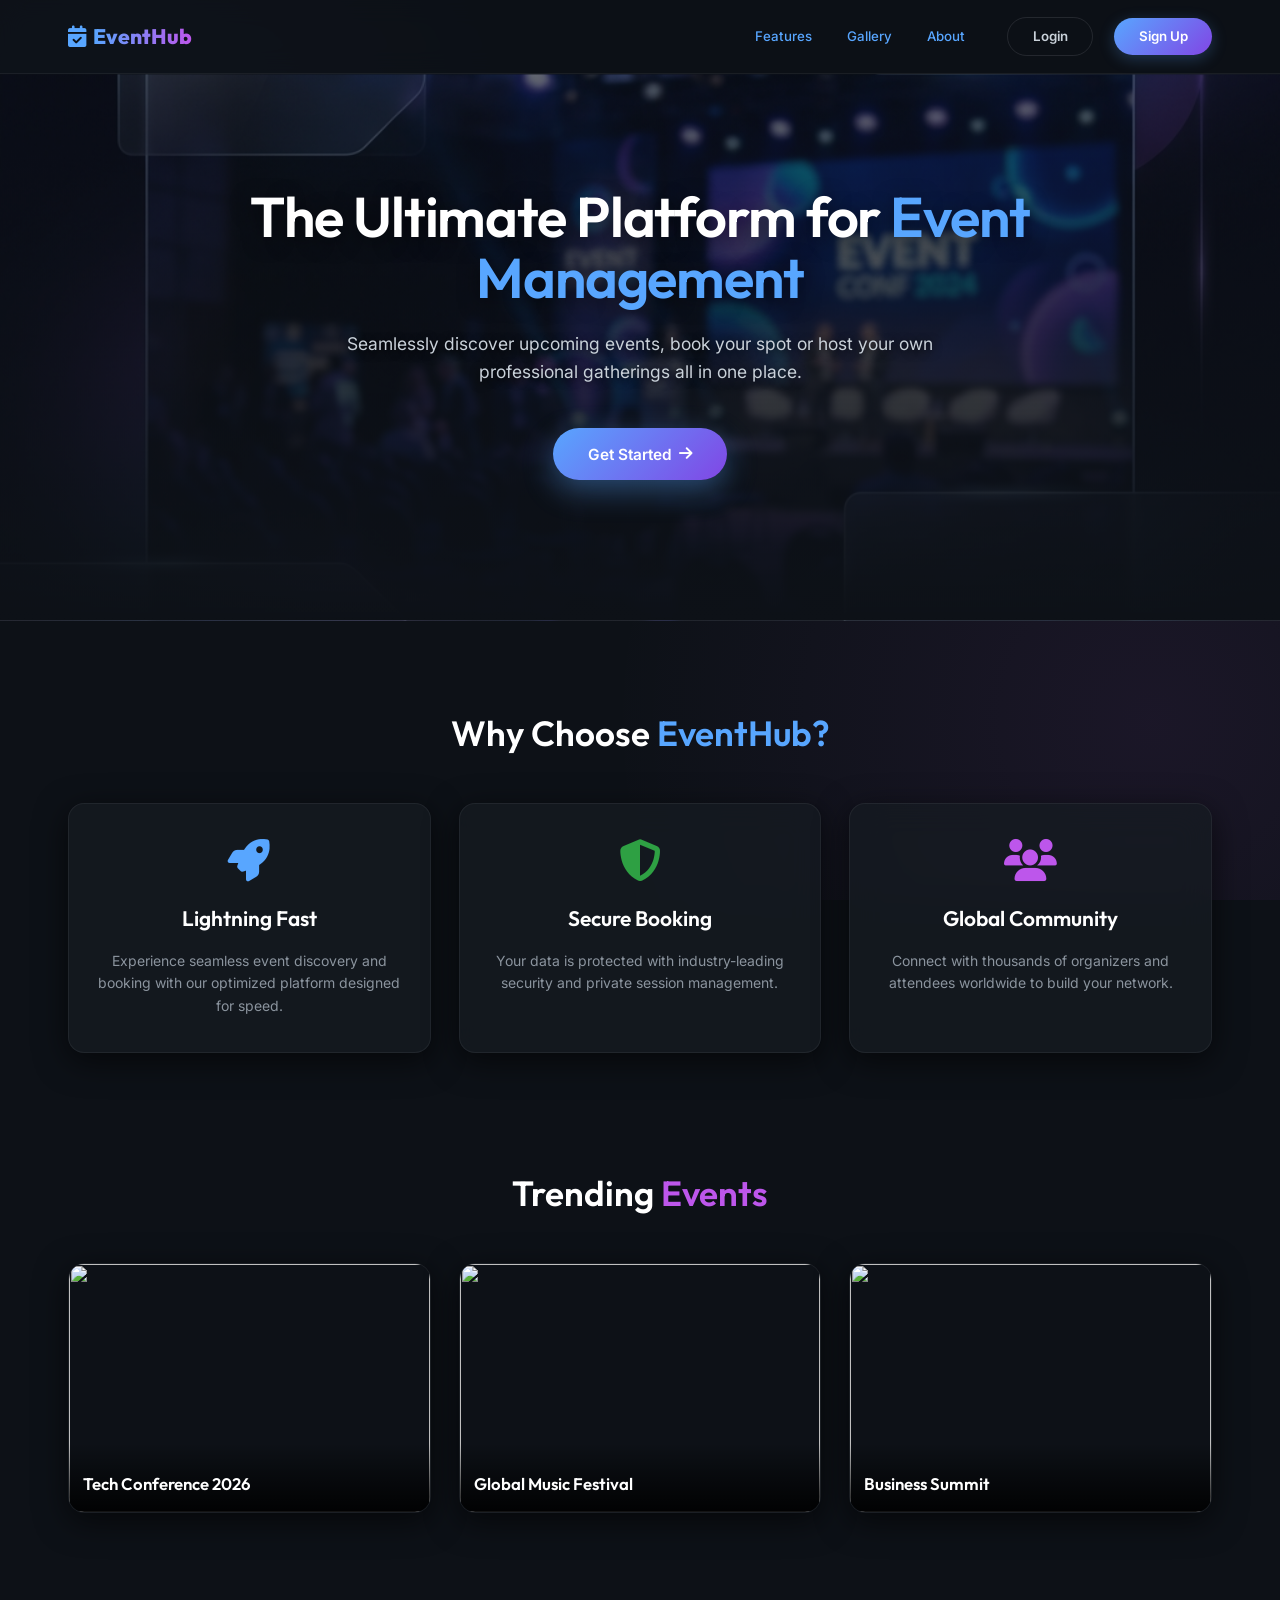
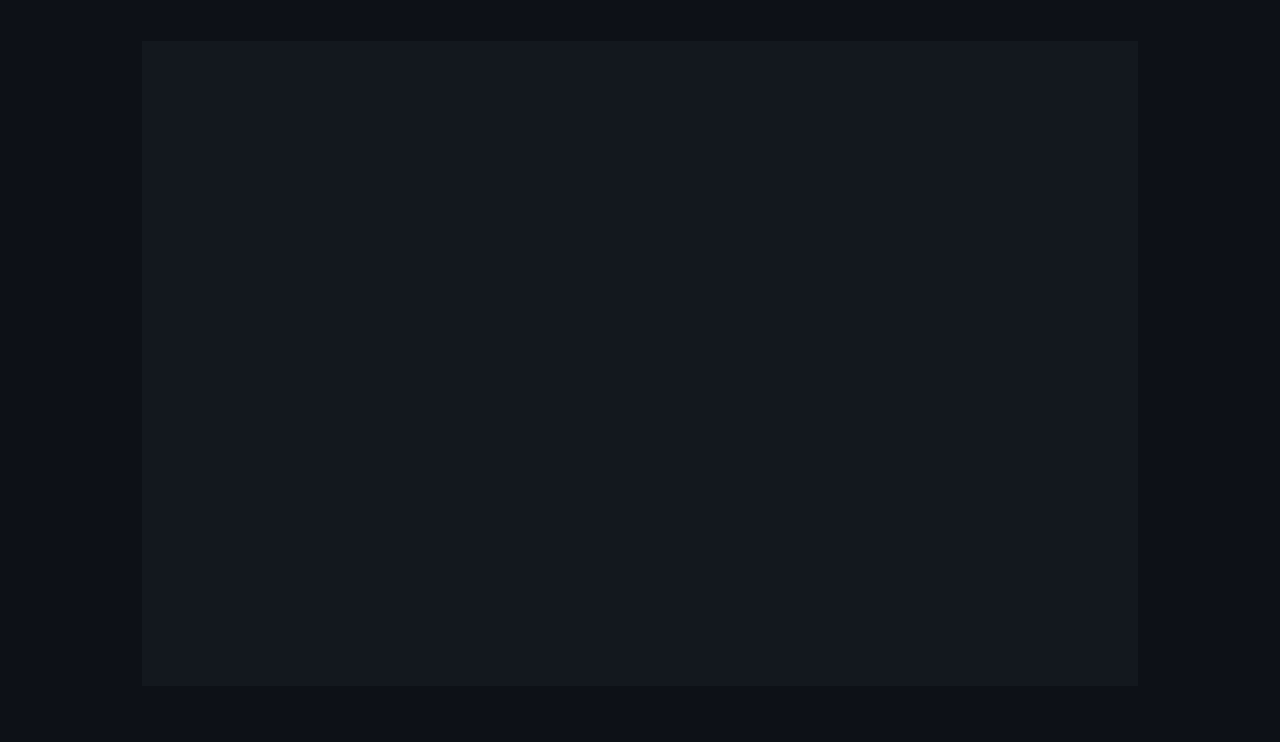
==== commit 0d65406b: "fix: restrict admin registration" ====
--- a/index.html
+++ b/index.html
@@ -179,7 +179,6 @@
                         <select id="auth-role" class="form-control">
                             <option value="USER">User / Attendee</option>
                             <option value="ORGANIZER">Event Organizer</option>
-                            <option value="ADMIN">System Administrator</option>
                         </select>
                     </div>
                 </div>
